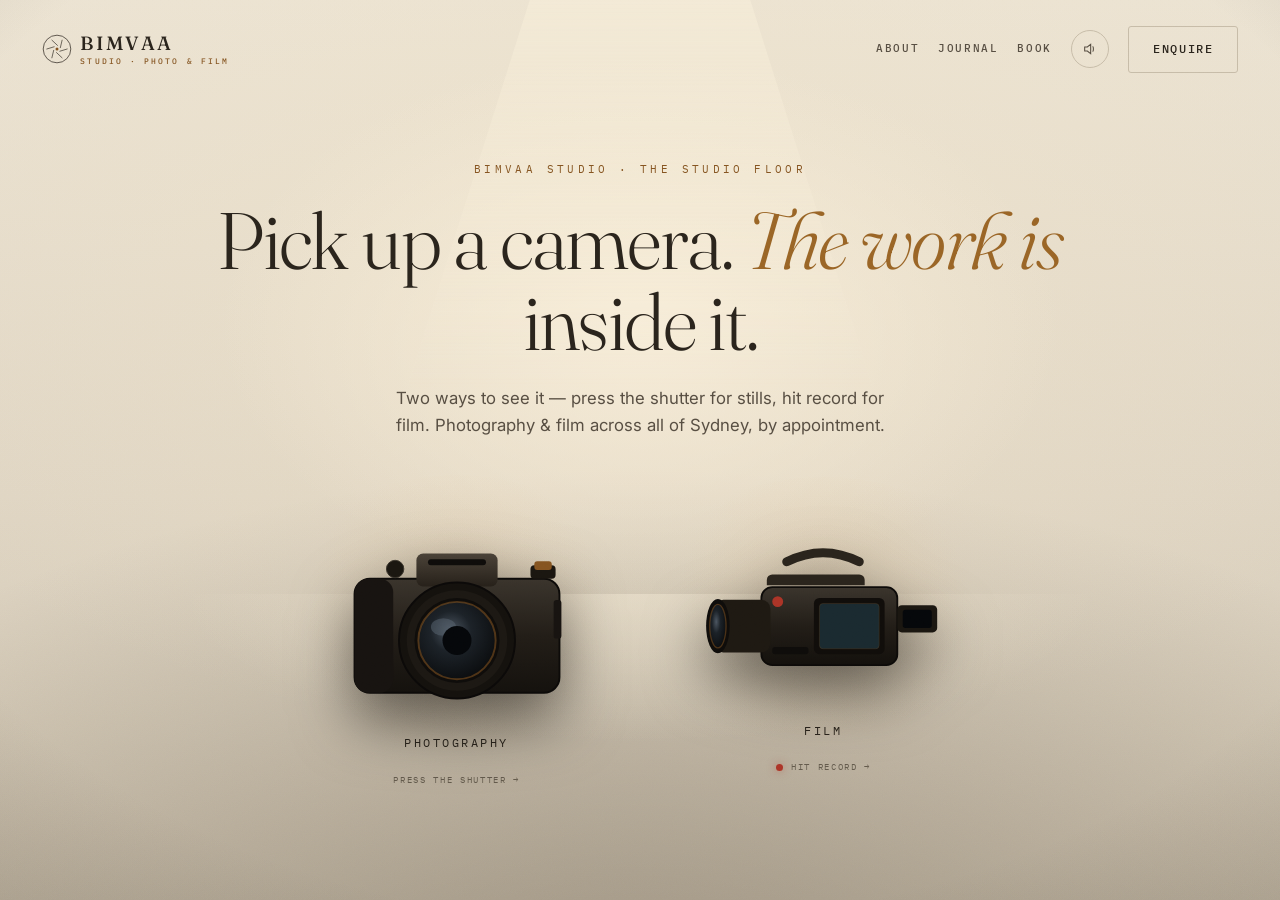
==== index.html @ 9419bc1b "Add files via upload" ====
<!doctype html>
<html lang="en">
<head>
<meta charset="utf-8" />
<meta name="viewport" content="width=device-width, initial-scale=1, viewport-fit=cover" />
<meta name="description" content="Sydney photographer and filmmaker for weddings, portraits and brands. Moody, cinematic stills and film by Bishal Singh. By appointment — enquire today." />
<meta name="robots" content="index, follow, max-image-preview:large, max-snippet:-1" />
<meta name="author" content="Bishal Singh — BIMVAA STUDIO" />
<meta name="theme-color" content="#E4DBCB" />
<title>BIMVAA STUDIO | Photographer &amp; Videographer Sydney</title>
<link rel="canonical" href="https://www.bimvaa.com/" />
<link rel="icon" href="/favicon.svg" type="image/svg+xml" />
<meta property="og:type" content="website" />
<meta property="og:site_name" content="BIMVAA STUDIO" />
<meta property="og:title" content="BIMVAA STUDIO | Photographer &amp; Videographer Sydney" />
<meta property="og:description" content="Sydney photographer and filmmaker for weddings, portraits and brands — moody, cinematic stills and film by Bishal Singh. By appointment." />
<meta property="og:url" content="https://www.bimvaa.com/" />
<meta property="og:image" content="https://www.bimvaa.com/og-image.png" />
<meta property="og:image:width" content="1200" />
<meta property="og:image:height" content="630" />
<meta property="og:image:alt" content="BIMVAA STUDIO — photography & film, Sydney" />
<meta property="og:locale" content="en_AU" />
<meta name="twitter:card" content="summary_large_image" />
<meta name="twitter:title" content="BIMVAA STUDIO | Photographer &amp; Videographer Sydney" />
<meta name="twitter:description" content="Moody, cinematic photography and film across Sydney, by appointment." />
<meta name="twitter:image" content="https://www.bimvaa.com/og-image.png" />
<meta name="twitter:image:alt" content="BIMVAA STUDIO — photography & film, Sydney" />
<script type="application/ld+json">
{
  "@context": "https://schema.org",
  "@graph": [
    {
      "@type": ["ProfessionalService", "PhotographyBusiness"],
      "@id": "https://www.bimvaa.com/#studio",
      "name": "BIMVAA STUDIO",
      "alternateName": "BIMVAA",
      "url": "https://www.bimvaa.com/",
      "image": "https://www.bimvaa.com/og-image.png",
      "logo": "https://www.bimvaa.com/bimvaa-logo.svg",
      "description": "BIMVAA STUDIO is a Sydney photography and film studio led by Bishal Singh. One person shoots both moody, cinematic stills and film as a single craft — for weddings, portraits, brands and editorial across Sydney, by appointment.",
      "slogan": "Photography and film, one craft.",
      "email": "info@bimvaa.com",
      "priceRange": "$$",
      "founder": { "@type": "Person", "@id": "https://www.bimvaa.com/#bishal", "name": "Bishal Singh", "jobTitle": "Photographer and Filmmaker" },
      "address": { "@type": "PostalAddress", "addressLocality": "Denistone East", "addressRegion": "NSW", "postalCode": "2112", "addressCountry": "AU" },
      "areaServed": [
        { "@type": "City", "name": "Sydney" },
        { "@type": "AdministrativeArea", "name": "Inner West Sydney" },
        { "@type": "AdministrativeArea", "name": "Greater Sydney, NSW" }
      ],
      "serviceType": ["Wedding photography", "Wedding videography", "Portrait photography", "Brand and commercial photography", "Editorial photography", "Wedding films"],
      "knowsAbout": ["wedding photography", "wedding films", "portrait photography", "brand photography", "cinematic videography", "Sydney weddings"],
      "makesOffer": [
        { "@type": "Offer", "itemOffered": { "@type": "Service", "name": "Wedding photography and film", "areaServed": "Sydney" } },
        { "@type": "Offer", "itemOffered": { "@type": "Service", "name": "Portrait photography and film" } },
        { "@type": "Offer", "itemOffered": { "@type": "Service", "name": "Brand and commercial photography and film" } }
      ],
      "availableLanguage": "English",
      "openingHoursSpecification": { "@type": "OpeningHoursSpecification", "description": "By appointment" }
    },
    {
      "@type": "WebSite",
      "@id": "https://www.bimvaa.com/#website",
      "url": "https://www.bimvaa.com/",
      "name": "BIMVAA STUDIO",
      "publisher": { "@id": "https://www.bimvaa.com/#studio" },
      "inLanguage": "en-AU"
    },
    {
      "@type": "FAQPage",
      "@id": "https://www.bimvaa.com/#faq",
      "mainEntity": [
        { "@type": "Question", "name": "Do you shoot both photography and video?", "acceptedAnswer": { "@type": "Answer", "text": "Yes. BIMVAA STUDIO is built around one person shooting both stills and film as a single craft, so your photos and video share one consistent, cinematic look — with coordinated coverage and no separate crews to manage." } },
        { "@type": "Question", "name": "What areas of Sydney do you cover?", "acceptedAnswer": { "@type": "Answer", "text": "All of Sydney. The studio is based in Denistone East in the Inner West / Ryde area and works across Greater Sydney by appointment, available to travel depending on the shoot." } },
        { "@type": "Question", "name": "How much does a shoot cost?", "acceptedAnswer": { "@type": "Answer", "text": "Pricing is quoted per shoot and built around your coverage hours, location, and whether you want photography, film, or both. Send an enquiry with your date and brief for availability and options." } }
      ]
    }
  ]
}
</script>

<link rel="preconnect" href="https://fonts.googleapis.com" />
<link rel="preconnect" href="https://fonts.gstatic.com" crossorigin />
<link href="https://fonts.googleapis.com/css2?family=Fraunces:ital,opsz,wght@0,9..144,300;0,9..144,400;1,9..144,400&family=IBM+Plex+Mono:wght@400;500&family=Inter:wght@400;500;600&display=swap" rel="stylesheet" />

<style>
/* =================================================================
   BIMVAA STUDIO — "The Studio Floor"  (moody cinematic · interactive)
   ================================================================= */
:root{
  --stage:#E4DBCB; --stage-2:#E8E0D1; --panel:#ECE4D6; --raise:#D2C8B6; --line:#C7BCA8;
  --light:#2A241C; --smoke:#574E42; --faint:#635A4C; --onmedia:#ECE6D9;
  --tung:#855420; --tung-2:#9A6526; --tung-deep:#6F4818;
  --rec:#AC3427; --recg:rgba(172,52,39,.5);
  --font-display:"Fraunces",Georgia,serif;
  --font-sans:"Inter",system-ui,-apple-system,sans-serif;
  --font-mono:"IBM Plex Mono",ui-monospace,monospace;
  --maxw:1280px; --gutter:clamp(1.1rem,4vw,2.6rem);
  --radius:3px;
  --ease:cubic-bezier(.16,1,.3,1); --snap:cubic-bezier(.7,0,.2,1);
}
*,*::before,*::after{box-sizing:border-box;margin:0;padding:0}
html{-webkit-text-size-adjust:100%}
body{font-family:var(--font-sans);background:var(--stage);color:var(--light);line-height:1.6;font-weight:400;
  overflow-x:hidden;-webkit-font-smoothing:antialiased;text-rendering:optimizeLegibility}
img,svg,video{display:block;max-width:100%}
button,input,select,textarea{font:inherit;color:inherit;background:none;border:none}
button{cursor:pointer}
a{color:inherit;text-decoration:none}
ul{list-style:none}
::selection{background:var(--tung);color:var(--onmedia)}
:focus-visible{outline:2px solid var(--tung);outline-offset:3px;border-radius:var(--radius)}
.sr-only{position:absolute;width:1px;height:1px;padding:0;margin:-1px;overflow:hidden;clip:rect(0 0 0 0);white-space:nowrap;border:0}
.skip{position:fixed;left:1rem;top:-120px;z-index:400;background:var(--tung);padding:.7rem 1.1rem;
  font-family:var(--font-mono);font-size:.7rem;letter-spacing:.12em;text-transform:uppercase;transition:top .25s;color:var(--onmedia)}
.skip:focus{top:1rem}
.mono{font-family:var(--font-mono);letter-spacing:.14em;text-transform:uppercase}

/* grain + dust */
.grain{position:fixed;inset:0;z-index:90;pointer-events:none;opacity:.05;mix-blend-mode:overlay}
.grain svg{width:100%;height:100%}

/* =================================================================
   TOP BAR
   ================================================================= */
.bar{position:fixed;top:0;left:0;right:0;z-index:80;display:flex;align-items:center;justify-content:space-between;
  padding:clamp(1rem,2.2vw,1.6rem) var(--gutter)}
.wm{display:flex;align-items:center;gap:.55rem;color:var(--light)}
.wm-mark{width:30px;height:30px;flex:none;color:var(--light)}
.wm-tx{display:flex;flex-direction:column;gap:.28rem;line-height:1}
.wm-tx b{font-family:var(--font-display);font-weight:500;font-size:1.2rem;letter-spacing:.12em}
.wm .wd{font-family:var(--font-mono);font-weight:500;font-size:.5rem;letter-spacing:.26em;text-transform:uppercase;color:var(--tung)}
.bar-right{display:flex;align-items:center;gap:1.2rem}
.bar-link{font-family:var(--font-mono);font-weight:500;font-size:.7rem;letter-spacing:.14em;text-transform:uppercase;color:var(--smoke);transition:color .25s}
.bar-link:hover{color:var(--tung)}
.iconbtn.menu-btn{display:none}
.m-nav{position:fixed;inset:0;z-index:200;background:var(--stage);display:flex;flex-direction:column;justify-content:center;gap:.3rem;
  padding:6rem var(--gutter) var(--gutter);clip-path:inset(0 0 100% 0);transition:clip-path .45s var(--ease);visibility:hidden}
.m-nav.open{clip-path:inset(0 0 0 0);visibility:visible}
.m-nav a{font-family:var(--font-display);font-weight:300;font-size:clamp(2rem,9vw,3rem);color:var(--light);padding:.45rem 0;transition:color .25s}
.m-nav a:hover,.m-nav a.en{color:var(--tung)}
.m-nav .mfoot{margin-top:1.6rem;font-family:var(--font-mono);font-size:.62rem;letter-spacing:.16em;text-transform:uppercase;color:var(--faint)}
.m-nav .x{position:absolute;top:1.2rem;right:var(--gutter);width:40px;height:40px;border:1px solid var(--line);border-radius:50%;background:none;color:var(--smoke);font-size:1rem;display:grid;place-items:center;cursor:pointer}
@media(max-width:700px){
  .bar-link{display:none}
  .bar-right .btn-ghost{display:none}
  .iconbtn.menu-btn{display:grid}
}
.iconbtn{width:38px;height:38px;border:1px solid var(--line);border-radius:50%;display:grid;place-items:center;color:var(--smoke);
  transition:color .3s,border-color .3s,background .3s}
.iconbtn:hover{color:var(--tung);border-color:var(--tung)}
.iconbtn svg{width:16px;height:16px;fill:none;stroke:currentColor;stroke-width:1.6}

/* buttons */
.btn{position:relative;display:inline-flex;align-items:center;gap:.5rem;overflow:hidden;font-family:var(--font-mono);font-weight:500;
  font-size:.72rem;letter-spacing:.14em;text-transform:uppercase;padding:.85rem 1.5rem;border:1px solid var(--tung);color:var(--tung);
  border-radius:var(--radius);min-height:44px;transition:color .35s var(--ease),background .35s var(--ease)}
.btn::before{content:"";position:absolute;inset:0;background:var(--tung);transform:scaleX(0);transform-origin:left;transition:transform .4s var(--ease);z-index:-1}
.btn:hover::before,.btn:focus-visible::before{transform:scaleX(1)}
.btn:hover,.btn:focus-visible{color:var(--onmedia)}
.btn-solid{background:var(--tung);color:var(--onmedia);border-color:var(--tung)}
.btn-solid::before{background:var(--tung-2)}
.btn-ghost{border-color:var(--line);color:var(--light)}
.btn-ghost::before{background:var(--light)}
.btn-ghost:hover,.btn-ghost:focus-visible{color:var(--stage)}

/* =================================================================
   STAGE
   ================================================================= */
.stage{position:relative;min-height:100svh;display:flex;flex-direction:column;align-items:center;justify-content:center;
  text-align:center;padding:7rem var(--gutter) 4rem;overflow:hidden}
.spot{position:absolute;inset:0;z-index:0;pointer-events:none;
  background:
    radial-gradient(55% 50% at 50% 36%,rgba(249,239,219,.85),transparent 60%),
    radial-gradient(120% 95% at 50% 28%,rgba(242,229,202,.45),transparent 58%),
    radial-gradient(145% 120% at 50% 124%,rgba(74,63,50,.45),transparent 60%),
    linear-gradient(180deg,#EBE3D3,#DFD5C3 55%,#D0C5B1)}
.spot::after{content:"";position:absolute;inset:0;background:radial-gradient(118% 116% at 50% 42%,transparent 52%,rgba(58,49,38,.42))}
.spot-beam{position:absolute;top:-12%;left:50%;width:62vw;max-width:760px;height:80vh;transform:translateX(-50%);
  background:linear-gradient(180deg,rgba(251,242,221,.55),transparent 70%);
  clip-path:polygon(40% 0,60% 0,90% 100%,10% 100%);filter:blur(8px);z-index:0;pointer-events:none;
  animation:beam 6s ease-in-out infinite}
@keyframes beam{0%,100%{opacity:.7}50%{opacity:1}}
.floor{position:absolute;left:0;right:0;bottom:0;height:34%;z-index:0;pointer-events:none;
  background:radial-gradient(60% 80% at 50% 0%,rgba(251,242,221,.4),transparent 60%)}
.dust{position:absolute;inset:0;z-index:1;pointer-events:none}
.dust i{position:absolute;width:3px;height:3px;border-radius:50%;background:rgba(120,103,76,.4);opacity:0;animation:dust linear infinite}
@keyframes dust{0%{opacity:0;transform:translateY(20px)}20%{opacity:.7}80%{opacity:.4}100%{opacity:0;transform:translateY(-90px)}}

.stage-inner{position:relative;z-index:3;max-width:var(--maxw);width:100%}
.kicker{font-family:var(--font-mono);font-size:.66rem;letter-spacing:.32em;text-transform:uppercase;color:var(--tung);margin-bottom:1.4rem;
  opacity:0;animation:fadeUp .9s var(--ease) .2s forwards}
.stage h1{font-family:var(--font-display);font-weight:300;font-size:clamp(2.4rem,6.5vw,5rem);line-height:1.02;letter-spacing:-.02em;color:var(--light);
  max-width:18ch;margin:0 auto;opacity:0;animation:fadeUp 1s var(--ease) .35s forwards}
.stage h1 em{font-style:italic;color:var(--tung-2)}
.stage .lede{margin:1.4rem auto 0;max-width:46ch;color:var(--smoke);font-size:1.05rem;opacity:0;animation:fadeUp 1s var(--ease) .5s forwards}
@keyframes fadeUp{to{opacity:1;transform:none}}
.kicker,.stage h1,.stage .lede{transform:translateY(16px)}

/* gear row */
.gear-row{display:flex;justify-content:center;gap:clamp(1.5rem,6vw,5rem);margin-top:clamp(2.5rem,6vw,4.5rem);flex-wrap:wrap}
.gear{position:relative;display:flex;flex-direction:column;align-items:center;gap:1.2rem;background:none;
  opacity:0;animation:fadeUp 1s var(--ease) .7s forwards;transform:translateY(24px)}
.gear:nth-child(2){animation-delay:.85s}
.gear .dev{position:relative;width:clamp(190px,26vw,290px);transition:transform .5s var(--ease),filter .5s var(--ease)}
.gear .dev .glow{position:absolute;inset:-18% -14%;z-index:-1;border-radius:50%;
  background:radial-gradient(circle,rgba(231,179,107,.28),transparent 65%);opacity:.5;transition:opacity .5s}
.gear svg{width:100%;height:auto;filter:drop-shadow(0 26px 30px rgba(0,0,0,.55))}
.gear .dev{animation:float 6s ease-in-out infinite}
.gear:nth-child(2) .dev{animation-delay:-3s}
@keyframes float{0%,100%{transform:translateY(0)}50%{transform:translateY(-12px)}}
.gear:hover .dev,.gear:focus-visible .dev{transform:translateY(-14px) scale(1.04)}
.gear:hover .dev .glow{opacity:1}
.gear:focus-visible{outline:none}
.gear:focus-visible .dev .glow{opacity:1}
.gear .lens-glint{position:absolute;top:0;left:-30%;width:30%;height:100%;z-index:5;pointer-events:none;
  background:linear-gradient(100deg,transparent,rgba(255,255,255,.16),transparent);transform:skewX(-18deg);opacity:0}
.gear:hover .lens-glint{animation:glint 1.1s var(--ease)}
@keyframes glint{0%{left:-30%;opacity:0}30%{opacity:1}100%{left:130%;opacity:0}}
.gear .g-label{font-family:var(--font-mono);font-size:.78rem;letter-spacing:.2em;text-transform:uppercase;color:var(--light)}
.gear .g-hint{font-family:var(--font-mono);font-size:.58rem;letter-spacing:.18em;text-transform:uppercase;color:var(--faint);
  display:flex;align-items:center;gap:.5rem;transition:color .3s}
.gear:hover .g-hint{color:var(--tung)}
.gear .g-hint .rec-dot{width:7px;height:7px;border-radius:50%;background:var(--rec);box-shadow:0 0 8px var(--recg);animation:blink 1.4s steps(1) infinite}
@keyframes blink{0%,49%{opacity:1}50%,100%{opacity:.15}}

/* device SVG accents */
.dev .rec-led{fill:var(--rec);animation:ledblink 1.4s steps(1) infinite}
@keyframes ledblink{0%,49%{opacity:1}50%,100%{opacity:.2}}
.dev .lensglass{transition:opacity .4s}

/* =================================================================
   CAPTURE SEQUENCE
   ================================================================= */
.fx{position:fixed;inset:0;z-index:200;display:none;pointer-events:none}
.fx.on{display:block}
.vf{position:absolute;inset:0;z-index:2;opacity:0;transition:opacity .25s}
.fx.framing .vf{opacity:1}
.vf .br{position:absolute;width:42px;height:42px;border:2px solid rgba(42,36,28,.82)}
.vf .br.tl{top:7%;left:7%;border-right:none;border-bottom:none}
.vf .br.tr{top:7%;right:7%;border-left:none;border-bottom:none}
.vf .br.bl{bottom:7%;left:7%;border-right:none;border-top:none}
.vf .br.br2{bottom:7%;right:7%;border-left:none;border-top:none}
.vf .ret{position:absolute;top:50%;left:50%;width:120px;height:120px;transform:translate(-50%,-50%) scale(1.5);
  border:1px solid rgba(133,84,32,.95);opacity:0}
.vf .ret::before,.vf .ret::after{content:"";position:absolute;background:rgba(133,84,32,.95)}
.vf .ret::before{top:50%;left:-10px;right:-10px;height:1px}
.vf .ret::after{left:50%;top:-10px;bottom:-10px;width:1px}
.fx.framing .vf .ret{animation:focus .6s var(--ease) forwards}
@keyframes focus{0%{opacity:0;transform:translate(-50%,-50%) scale(1.5)}60%{opacity:1;transform:translate(-50%,-50%) scale(.9)}100%{opacity:1;transform:translate(-50%,-50%) scale(1)}}
.vf .rd{position:absolute;font-family:var(--font-mono);font-size:.66rem;letter-spacing:.16em;color:rgba(42,36,28,.9);text-transform:uppercase}
.vf .rd.l{left:8%;top:50%;transform:translateY(-50%)}
.vf .rd.r{right:8%;top:50%;transform:translateY(-50%);text-align:right}
.vf .rd.rec{top:8.5%;left:50%;transform:translateX(-50%);color:var(--rec);display:flex;gap:.5rem;align-items:center}
.vf .rd.rec .d{width:8px;height:8px;border-radius:50%;background:var(--rec);box-shadow:0 0 8px var(--recg)}

/* aperture-blade iris + flash + lens-zoom */
.iris{position:absolute;inset:0;z-index:4;width:100%;height:100%;opacity:0}
.fx.snap .iris,.fx.flashing .iris,.fx.open .iris{opacity:1}
.iris .hole{transform-box:fill-box;transform-origin:center;transform:rotate(0deg) scale(1.9)}
.fx.snap .iris .hole{animation:irisClose .24s var(--snap) forwards}
.fx.open .iris .hole{animation:irisOpen .48s var(--ease) forwards}
@keyframes irisClose{from{transform:rotate(0) scale(1.9)}to{transform:rotate(44deg) scale(0)}}
@keyframes irisOpen{from{transform:rotate(44deg) scale(0)}to{transform:rotate(0) scale(1.9)}}
.dev.zoom{animation:none!important;transform:scale(2.7) translateY(-3%);opacity:0;transition:transform .55s var(--snap),opacity .5s ease}
.flash{position:absolute;inset:0;z-index:5;background:#fff;opacity:0}
.fx.flashing .flash{animation:flash .22s ease forwards}
@keyframes flash{0%{opacity:0}25%{opacity:.95}100%{opacity:0}}

/* =================================================================
   RECORD SEQUENCE
   ================================================================= */
.rec-vf{position:absolute;inset:0;z-index:2;opacity:0;transition:opacity .25s;
  background:radial-gradient(120% 120% at 50% 50%,transparent 60%,rgba(58,49,38,.4))}
.fx.recording .rec-vf{opacity:1}
.rec-vf .fl{position:absolute;background:rgba(42,36,28,.45)}
.rec-vf .fl.t{top:10%;left:8%;right:8%;height:1px}
.rec-vf .fl.b{bottom:10%;left:8%;right:8%;height:1px}
.rec-vf .corner{position:absolute;width:30px;height:30px;border:2px solid rgba(42,36,28,.6)}
.rec-vf .corner.a{top:10%;left:8%;border-right:none;border-bottom:none}
.rec-vf .corner.b{top:10%;right:8%;border-left:none;border-bottom:none}
.rec-vf .corner.c{bottom:10%;left:8%;border-right:none;border-top:none}
.rec-vf .corner.d{bottom:10%;right:8%;border-left:none;border-top:none}
.rec-vf .rectag{position:absolute;top:12%;left:9%;display:flex;align-items:center;gap:.5rem;font-family:var(--font-mono);font-size:.7rem;letter-spacing:.18em;color:var(--rec)}
.rec-vf .rectag .d{width:9px;height:9px;border-radius:50%;background:var(--rec);box-shadow:0 0 10px var(--recg);animation:blink 1s steps(1) infinite}
.rec-vf .tc{position:absolute;top:12%;right:9%;font-family:var(--font-mono);font-size:.7rem;letter-spacing:.12em;color:var(--light)}
.rec-vf .bat{position:absolute;bottom:12%;right:9%;font-family:var(--font-mono);font-size:.62rem;letter-spacing:.12em;color:var(--smoke)}
.rec-vf .crosshair{position:absolute;top:50%;left:50%;width:26px;height:26px;transform:translate(-50%,-50%)}
.rec-vf .crosshair::before,.rec-vf .crosshair::after{content:"";position:absolute;background:rgba(42,36,28,.6)}
.rec-vf .crosshair::before{top:50%;left:0;right:0;height:1px}
.rec-vf .crosshair::after{left:50%;top:0;bottom:0;width:1px}

/* =================================================================
   GALLERY OVERLAY (photo + film)
   ================================================================= */
.gallery{position:fixed;inset:0;z-index:150;background:var(--stage);overflow-y:auto;display:none;opacity:0;transition:opacity .5s var(--ease)}
.gallery.open{display:block}
.gallery.show{opacity:1}
.gal-head{position:sticky;top:0;z-index:5;display:flex;align-items:center;justify-content:space-between;gap:1rem;
  padding:clamp(1rem,2.2vw,1.5rem) var(--gutter);background:linear-gradient(180deg,rgba(228,219,203,.96),rgba(228,219,203,.72) 70%,transparent);backdrop-filter:blur(6px)}
.gal-head .gt{font-family:var(--font-display);font-weight:400;font-size:clamp(1.5rem,3.5vw,2.4rem);color:var(--light)}
.gal-head .gt em{font-style:italic;color:var(--tung-2)}
.gal-head .gmeta{font-family:var(--font-mono);font-size:.6rem;letter-spacing:.16em;text-transform:uppercase;color:var(--smoke);margin-top:.3rem;display:flex;align-items:center;gap:.6rem}
.gal-head .gmeta .d{width:7px;height:7px;border-radius:50%;background:var(--rec);box-shadow:0 0 8px var(--recg);animation:blink 1.2s steps(1) infinite}
.back{display:inline-flex;align-items:center;gap:.55rem;font-family:var(--font-mono);font-size:.66rem;letter-spacing:.14em;text-transform:uppercase;color:var(--smoke);transition:color .3s}
.back:hover{color:var(--tung)}
.back svg{width:16px;height:16px;fill:none;stroke:currentColor;stroke-width:1.6}
.gal-body{max-width:var(--maxw);margin:0 auto;padding:1.5rem var(--gutter) 5rem}
.gal-grid{display:grid;grid-template-columns:repeat(12,1fr);gap:clamp(.7rem,1.5vw,1.2rem)}
.cell{position:relative;overflow:hidden;border-radius:var(--radius);border:1px solid var(--line);background:var(--panel);cursor:pointer;
  opacity:0;transform:translateY(30px) scale(.98);transition:opacity .7s var(--ease),transform .7s var(--ease),border-color .3s}
.cell.in{opacity:1;transform:none}
.c-7-32{grid-column:span 7;aspect-ratio:3/2}.c-5-45{grid-column:span 5;aspect-ratio:4/5}
.c-12{grid-column:span 12;aspect-ratio:2.39/1}.c-4-45{grid-column:span 4;aspect-ratio:4/5}
.c-4-1{grid-column:span 4;aspect-ratio:1/1}.c-6-32{grid-column:span 6;aspect-ratio:3/2}
.c-5-cine{grid-column:span 5;aspect-ratio:2.39/1}.c-7-45{grid-column:span 7;aspect-ratio:4/5}
.cell .fr{position:absolute;inset:0;background-size:cover;background-position:center;transition:transform .8s var(--ease),filter .6s;filter:saturate(.98) brightness(.9)}
.cell:hover .fr,.cell:focus-visible .fr{transform:scale(1.05);filter:saturate(1.06) brightness(1.04)}
.cell .fr::after{content:"";position:absolute;inset:0;background:radial-gradient(120% 120% at 50% 40%,transparent 45%,rgba(0,0,0,.55));mix-blend-mode:multiply}
.cell .pl{position:absolute;top:.7rem;left:.8rem;z-index:2;font-family:var(--font-mono);font-size:.58rem;letter-spacing:.12em;color:var(--onmedia);
  background:rgba(20,14,8,.62);border:1px solid rgba(236,230,217,.18);padding:.18rem .45rem;border-radius:2px}
.cell .dur{position:absolute;bottom:.7rem;right:.8rem;z-index:2;font-family:var(--font-mono);font-size:.58rem;letter-spacing:.1em;color:var(--onmedia);
  background:rgba(20,14,8,.62);border:1px solid rgba(236,230,217,.18);padding:.18rem .45rem;border-radius:2px}
.cell .cc{position:absolute;left:0;right:0;bottom:0;z-index:2;padding:1.5rem .9rem .8rem;
  background:linear-gradient(0deg,rgba(7,6,5,.92),transparent);transform:translateY(8px);opacity:0;transition:.4s var(--ease)}
.cell:hover .cc,.cell:focus-visible .cc{transform:none;opacity:1}
.cell .cc .t{font-family:var(--font-display);font-size:1.05rem;color:var(--onmedia)}
.cell .cc .m{font-family:var(--font-mono);font-size:.56rem;letter-spacing:.12em;text-transform:uppercase;color:rgba(231,179,107,.95);margin-top:.3rem}
.cell .play{position:absolute;inset:0;z-index:2;display:grid;place-items:center;pointer-events:none}
.cell .play i{width:58px;height:58px;border-radius:50%;border:1px solid rgba(236,230,217,.7);display:grid;place-items:center;background:rgba(11,10,9,.4);
  transition:transform .4s var(--ease),background .3s,border-color .3s}
.cell .play i::after{content:"";border-left:13px solid var(--light);border-top:8px solid transparent;border-bottom:8px solid transparent;margin-left:4px;transition:border-left-color .3s}
.cell:hover .play i{transform:scale(1.1);background:var(--rec);border-color:var(--rec)}
.gal-cta{text-align:center;margin-top:4rem}
.gal-cta p{font-family:var(--font-display);font-style:italic;font-size:clamp(1.4rem,3vw,2rem);color:var(--light);margin-bottom:1.4rem}

/* moody graded frames */
.g1{background:radial-gradient(60% 60% at 65% 28%,rgba(231,170,96,.45),transparent 60%),linear-gradient(150deg,#3a2a14,#140d07 72%)}
.g2{background:radial-gradient(55% 55% at 32% 32%,rgba(120,150,170,.34),transparent 60%),linear-gradient(160deg,#16252c,#0a0f12 76%)}
.g3{background:radial-gradient(60% 58% at 50% 34%,rgba(214,150,92,.46),transparent 62%),linear-gradient(180deg,#2c1d10,#0f0a06)}
.g4{background:radial-gradient(70% 55% at 40% 60%,rgba(170,80,52,.42),transparent 60%),linear-gradient(150deg,#2c150d,#0c0605)}
.g5{background:radial-gradient(55% 60% at 62% 38%,rgba(186,190,205,.26),transparent 60%),linear-gradient(160deg,#1d2024,#08090b)}
.g6{background:radial-gradient(55% 55% at 30% 30%,rgba(231,170,96,.4),transparent 58%),radial-gradient(55% 55% at 82% 82%,rgba(120,150,170,.34),transparent 60%),linear-gradient(150deg,#241a0d,#0b0805)}
.g7{background:radial-gradient(60% 55% at 50% 30%,rgba(150,170,150,.3),transparent 60%),linear-gradient(170deg,#18221d,#080b09)}
.g8{background:radial-gradient(60% 56% at 60% 28%,rgba(231,170,96,.42),transparent 58%),linear-gradient(160deg,#33240f,#0d0a06)}

/* =================================================================
   MODALS (lightbox / player) + SHEET (booking)
   ================================================================= */
.modal{position:fixed;inset:0;z-index:210;display:none;align-items:center;justify-content:center;padding:clamp(1rem,4vw,3rem)}
.modal.open{display:flex}
.modal .ov{position:absolute;inset:0;background:rgba(38,31,22,.86);backdrop-filter:blur(6px);animation:fade .3s ease}
@keyframes fade{from{opacity:0}to{opacity:1}}
.modal .box{position:relative;z-index:2;max-width:1080px;width:100%;animation:rise .4s var(--ease)}
@keyframes rise{from{opacity:0;transform:translateY(14px)}to{opacity:1;transform:none}}
.modal .close{position:absolute;top:-2.7rem;right:0;z-index:3;display:flex;align-items:center;gap:.5rem;min-height:44px;
  font-family:var(--font-mono);font-size:.62rem;letter-spacing:.14em;text-transform:uppercase;color:var(--onmedia);transition:color .25s}
.modal .close:hover{color:#E7B36B}
.modal .close .x{width:22px;height:22px;border:1px solid rgba(236,230,217,.4);border-radius:50%;display:grid;place-items:center}
.lb-stage{aspect-ratio:3/2;border-radius:var(--radius);overflow:hidden;border:1px solid var(--line)}
.lb-stage .lb-img{width:100%;height:100%;background-size:cover;background-position:center}
.lb-cap{display:flex;justify-content:space-between;gap:1rem;flex-wrap:wrap;margin-top:1rem}
.lb-cap .t{font-family:var(--font-display);font-size:1.3rem;color:var(--onmedia)}
.lb-cap .m{font-family:var(--font-mono);font-size:.6rem;letter-spacing:.14em;text-transform:uppercase;color:rgba(231,179,107,.92)}
.player-stage{aspect-ratio:16/9;border-radius:var(--radius);overflow:hidden;border:1px solid var(--line);display:grid;place-items:center;
  background:radial-gradient(60% 80% at 50% 35%,rgba(231,170,96,.22),transparent 60%),linear-gradient(160deg,#1c1408,#0a0805)}
.player-stage .ph{text-align:center;color:var(--onmedia);font-family:var(--font-mono);font-size:.62rem;letter-spacing:.14em;text-transform:uppercase}
.player-stage .ph i{width:74px;aspect-ratio:1;border-radius:50%;border:1px solid rgba(231,179,107,.85);display:grid;place-items:center;margin:0 auto 1rem}
.player-stage .ph i::after{content:"";border-left:18px solid rgba(231,179,107,.9);border-top:11px solid transparent;border-bottom:11px solid transparent;margin-left:5px}

/* sheet */
.sheet{position:fixed;inset:0;z-index:220;display:none;align-items:flex-start;justify-content:center;overflow-y:auto;padding:clamp(1rem,5vh,4rem) var(--gutter)}
.sheet.open{display:flex}
.sheet .ov{position:fixed;inset:0;background:rgba(38,31,22,.86);backdrop-filter:blur(6px);animation:fade .3s ease}
.sheet .panel{position:relative;z-index:2;max-width:640px;width:100%;background:var(--panel);border:1px solid var(--line);border-radius:var(--radius);
  padding:clamp(1.6rem,4vw,2.8rem);animation:rise .4s var(--ease)}
.sheet .close{position:absolute;top:1rem;right:1rem;width:38px;height:38px;border:1px solid var(--line);border-radius:50%;display:grid;place-items:center;color:var(--smoke);transition:.25s}
.sheet .close:hover{color:var(--tung);border-color:var(--tung)}
.sheet .shead{font-family:var(--font-mono);font-size:.62rem;letter-spacing:.2em;text-transform:uppercase;color:var(--tung)}
.sheet h2{font-family:var(--font-display);font-weight:400;font-size:clamp(1.6rem,3.4vw,2.2rem);color:var(--light);margin:.5rem 0 1.8rem}
.sheet h2 em{font-style:italic}
.progress{display:flex;gap:.5rem;margin-bottom:2rem}
.progress .p{flex:1;height:2px;background:var(--raise);position:relative;overflow:hidden;border-radius:2px}
.progress .p::after{content:"";position:absolute;inset:0;background:var(--tung);transform:scaleX(0);transform-origin:left;transition:transform .5s var(--ease)}
.progress .p.done::after,.progress .p.active::after{transform:scaleX(1)}
.step{display:none}.step.active{display:block;animation:stepin .4s var(--ease)}
@keyframes stepin{from{opacity:0;transform:translateX(14px)}to{opacity:1;transform:none}}
.step .si{font-family:var(--font-mono);font-size:.6rem;letter-spacing:.16em;text-transform:uppercase;color:var(--faint);display:block;margin-bottom:.4rem}
.step .st{font-family:var(--font-display);font-size:1.4rem;color:var(--light);margin-bottom:1.4rem}
.choices{display:grid;grid-template-columns:repeat(3,1fr);gap:.7rem}
.choice{border:1px solid var(--line);border-radius:var(--radius);padding:1.3rem .8rem;text-align:center;background:var(--stage-2);transition:.25s}
.choice:hover{border-color:var(--faint)}
.choice[aria-pressed="true"]{border-color:var(--tung);background:rgba(231,179,107,.1)}
.choice .ci{font-family:var(--font-display);font-size:1.15rem;color:var(--light)}
.choice .cd{font-family:var(--font-mono);font-size:.52rem;letter-spacing:.12em;text-transform:uppercase;color:var(--smoke);margin-top:.35rem}
.field{margin-bottom:1.3rem}
.field label,.field .lbl{display:block;font-family:var(--font-mono);font-size:.6rem;letter-spacing:.14em;text-transform:uppercase;color:var(--smoke);margin-bottom:.55rem}
.field input,.field select,.field textarea{width:100%;background:var(--stage-2);border:1px solid var(--line);border-radius:var(--radius);padding:.85rem 1rem;color:var(--light);font-size:.95rem;transition:border-color .25s}
.field input:focus,.field select:focus,.field textarea:focus{outline:none;border-color:var(--tung)}
.field textarea{resize:vertical;min-height:90px}
.field select{appearance:none;background-image:linear-gradient(45deg,transparent 50%,var(--smoke) 50%),linear-gradient(135deg,var(--smoke) 50%,transparent 50%);background-position:calc(100% - 20px) 55%,calc(100% - 14px) 55%;background-size:6px 6px;background-repeat:no-repeat}
.field .err{display:block;color:var(--rec);font-family:var(--font-mono);font-size:.58rem;letter-spacing:.05em;margin-top:.5rem;min-height:.9rem}
.field.invalid input,.field.invalid select,.field.invalid textarea{border-color:var(--rec)}
.two{display:grid;grid-template-columns:1fr 1fr;gap:1rem}
.chips{display:flex;flex-wrap:wrap;gap:.5rem}
.chip{font-family:var(--font-mono);font-size:.62rem;letter-spacing:.08em;text-transform:uppercase;color:var(--smoke);border:1px solid var(--line);border-radius:var(--radius);padding:.6rem .85rem;min-height:44px;display:inline-flex;align-items:center;transition:.2s}
.chip:hover{border-color:var(--tung);color:var(--light)}
.chip[aria-pressed="true"]{background:var(--tung);color:var(--onmedia);border-color:var(--tung)}
.review{display:flex;flex-direction:column}
.review .ri{display:flex;justify-content:space-between;gap:1rem;padding:.85rem 0;border-bottom:1px solid var(--line)}
.review .ri:last-child{border-bottom:none}
.review .rk{font-family:var(--font-mono);font-size:.56rem;letter-spacing:.14em;text-transform:uppercase;color:var(--faint)}
.review .rv{color:var(--light);text-align:right;font-size:.92rem}
.step-nav{display:flex;justify-content:space-between;gap:1rem;margin-top:2rem}
.step-nav .sp{flex:1}
.confirm{text-align:center;display:none}.confirm.show{display:block;animation:stepin .5s var(--ease)}
.confirm .rg{width:64px;height:64px;margin:0 auto 1.3rem;border-radius:50%;border:1px solid var(--tung);display:grid;place-items:center}
.confirm .rg::after{content:"";width:20px;height:11px;border-left:2px solid var(--tung);border-bottom:2px solid var(--tung);transform:rotate(-45deg) translate(1px,-2px)}
.confirm h3{font-family:var(--font-display);font-size:2rem;color:var(--light);margin-bottom:.8rem}
.confirm p{color:var(--smoke);max-width:40ch;margin:0 auto .5rem}
.confirm .ref{display:inline-block;margin-top:1.2rem;font-family:var(--font-mono);font-size:.72rem;letter-spacing:.14em;color:var(--tung);border:1px dashed var(--line);padding:.6rem 1.1rem;border-radius:var(--radius)}
.sheet-foot{margin-top:1.6rem;padding-top:1.4rem;border-top:1px solid var(--line);display:flex;flex-wrap:wrap;gap:.4rem 1.2rem;
  font-family:var(--font-mono);font-size:.58rem;letter-spacing:.12em;text-transform:uppercase;color:var(--faint)}
.sheet-foot a{color:var(--smoke)}.sheet-foot a:hover{color:var(--tung)}

/* =================================================================
   RESPONSIVE
   ================================================================= */
@media (max-width:1000px){
  .gal-grid{grid-template-columns:repeat(6,1fr)}
  .c-7-32,.c-7-45{grid-column:span 6}.c-5-45,.c-5-cine{grid-column:span 3}
  .c-4-45,.c-4-1{grid-column:span 3}.c-6-32{grid-column:span 6}.c-12{grid-column:span 6;aspect-ratio:16/9}
}
@media (max-width:620px){
  .gal-grid{grid-template-columns:repeat(2,1fr);gap:.6rem}
  .gal-grid>*{grid-column:span 2!important;aspect-ratio:4/5!important}
  .c-12{aspect-ratio:16/9!important}
  .choices{grid-template-columns:1fr}.two{grid-template-columns:1fr}
  .gear-row{gap:2.2rem}
  .gear .dev{width:clamp(160px,46vw,230px)}
  .stage{padding-top:6rem}
  .cell .cc,.cell .pl,.cell .dur{opacity:1;transform:none}
}

/* =================================================================
   REDUCED MOTION
   ================================================================= */
@media (prefers-reduced-motion:reduce){
  *,*::before,*::after{animation-duration:.001ms!important;animation-iteration-count:1!important;transition-duration:.001ms!important}
  .kicker,.stage h1,.stage .lede,.gear{opacity:1!important;transform:none!important}
  .gear .dev,.spot-beam{animation:none!important}
  .dust{display:none!important}
  .cell{opacity:1!important;transform:none!important}
}
</style>
</head>
<body>
<a class="skip" href="#stage">Skip to studio</a>

<div class="grain" aria-hidden="true">
  <svg xmlns="http://www.w3.org/2000/svg"><filter id="gr"><feTurbulence type="fractalNoise" baseFrequency="0.9" numOctaves="2" stitchTiles="stitch"/></filter><rect width="100%" height="100%" filter="url(#gr)"/></svg>
</div>

<!-- ============ TOP BAR ============ -->
<header class="bar">
  <a class="wm" href="#stage" aria-label="BIMVAA STUDIO — home">
    <svg class="wm-mark" viewBox="0 0 100 100" aria-hidden="true"><circle cx="50" cy="50" r="46" fill="none" stroke="currentColor" stroke-width="2.4"/><g stroke="currentColor" stroke-width="2.2" stroke-linecap="round"><line x1="84" y1="50" x2="59.5" y2="57.4"/><line x1="67" y1="79.4" x2="48.3" y2="61.9"/><line x1="33" y1="79.4" x2="38.9" y2="54.5"/><line x1="16" y1="50" x2="40.5" y2="42.6"/><line x1="33" y1="20.6" x2="51.7" y2="38.1"/><line x1="67" y1="20.6" x2="61.1" y2="45.5"/></g><circle cx="50" cy="50" r="5" fill="var(--tung)"/></svg>
    <span class="wm-tx"><b>BIMVAA</b><span class="wd">Studio · Photo &amp; Film</span></span>
  </a>
  <div class="bar-right">
    <a class="bar-link" href="about.html">About</a>
    <a class="bar-link" href="journal/index.html">Journal</a>
    <a class="bar-link" href="book.html">Book</a>
    <button class="iconbtn" id="soundBtn" aria-label="Sound off" aria-pressed="false" title="Toggle camera sound">
      <svg viewBox="0 0 24 24" id="soundIcon"><path d="M4 9v6h4l5 4V5L8 9H4z"/><path d="M16 8c1.5 1 1.5 7 0 8" id="wave"/></svg>
    </button>
    <button class="btn btn-ghost" data-enquire data-cursor>Enquire</button>
    <button class="iconbtn menu-btn" id="menuBtn" aria-label="Open menu" aria-expanded="false" aria-controls="mNav"><svg viewBox="0 0 24 24" aria-hidden="true"><path d="M3 6h18M3 12h18M3 18h18"/></svg></button>
  </div>
</header>

<nav class="m-nav" id="mNav" aria-hidden="true">
  <button class="x" id="mNavClose" aria-label="Close menu">✕</button>
  <a href="#stage">Work</a>
  <a href="about.html">About</a>
  <a href="journal/index.html">Journal</a>
  <a href="book.html" class="en">Enquire</a>
  <span class="mfoot">Sydney · by appointment</span>
</nav>

<!-- ============ STAGE ============ -->
<main class="stage" id="stage">
  <div class="spot" aria-hidden="true"></div>
  <div class="spot-beam" aria-hidden="true"></div>
  <div class="floor" aria-hidden="true"></div>
  <div class="dust" id="dust" aria-hidden="true"></div>

  <div class="stage-inner">
    <p class="kicker">BIMVAA Studio · the studio floor</p>
    <h1>Pick up a camera. <em>The work is</em> inside it.</h1>
    <p class="lede">Two ways to see it — press the shutter for stills, hit record for film. Photography &amp; film across all of Sydney, by appointment.</p>

    <div class="gear-row">
      <!-- STILLS CAMERA -->
      <button class="gear" id="stillsGear" aria-label="Open the photography portfolio — press the shutter" data-cursor>
        <span class="dev">
          <span class="glow"></span><span class="lens-glint"></span>
          <svg viewBox="0 0 300 210" role="img" aria-hidden="true">
            <defs>
              <linearGradient id="mbody" x1="0" y1="0" x2="0" y2="1">
                <stop offset="0" stop-color="#3a342c"/><stop offset=".5" stop-color="#221d17"/><stop offset="1" stop-color="#14110d"/>
              </linearGradient>
              <linearGradient id="mtop" x1="0" y1="0" x2="0" y2="1"><stop offset="0" stop-color="#4a4238"/><stop offset="1" stop-color="#262019"/></linearGradient>
              <radialGradient id="glass" cx="42%" cy="38%" r="65%">
                <stop offset="0" stop-color="#4b5560"/><stop offset=".4" stop-color="#1c2228"/><stop offset="1" stop-color="#0a0c0e"/>
              </radialGradient>
            </defs>
            <rect x="44" y="70" width="212" height="118" rx="16" fill="url(#mbody)" stroke="#0c0a08" stroke-width="2"/>
            <rect x="44" y="70" width="40" height="118" rx="14" fill="#171310"/>
            <rect x="108" y="44" width="84" height="34" rx="7" fill="url(#mtop)"/>
            <rect x="120" y="50" width="60" height="6" rx="3" fill="#0e0c0a"/>
            <rect x="226" y="56" width="26" height="14" rx="4" fill="#1a1610"/>
            <rect x="230" y="52" width="18" height="9" rx="3" fill="var(--tung)"/>
            <circle cx="86" cy="60" r="9" fill="#1a1610" stroke="#3a342c"/>
            <circle cx="150" cy="134" r="60" fill="#14110d" stroke="#0b0908" stroke-width="2"/>
            <circle cx="150" cy="134" r="52" fill="#1c1813"/>
            <circle cx="150" cy="134" r="44" fill="#0e0c0a"/>
            <circle cx="150" cy="134" r="40" fill="url(#glass)" class="lensglass"/>
            <circle cx="150" cy="134" r="40" fill="none" stroke="var(--tung)" stroke-opacity=".55" stroke-width="2"/>
            <ellipse cx="136" cy="120" rx="13" ry="9" fill="#5a6672" opacity=".5"/>
            <circle cx="150" cy="134" r="15" fill="#05070a"/>
            <rect x="250" y="92" width="8" height="40" rx="3" fill="#171310"/>
          </svg>
        </span>
        <span class="g-label">Photography</span>
        <span class="g-hint">Press the shutter →</span>
      </button>

      <!-- CAMCORDER -->
      <button class="gear" id="filmGear" aria-label="Open the film portfolio — hit record" data-cursor>
        <span class="dev">
          <span class="glow"></span><span class="lens-glint"></span>
          <svg viewBox="0 0 320 210" role="img" aria-hidden="true">
            <defs>
              <linearGradient id="cbody" x1="0" y1="0" x2="0" y2="1"><stop offset="0" stop-color="#3a342c"/><stop offset=".5" stop-color="#221d17"/><stop offset="1" stop-color="#13100c"/></linearGradient>
              <radialGradient id="cglass" cx="40%" cy="40%" r="65%"><stop offset="0" stop-color="#4b5560"/><stop offset=".4" stop-color="#1b2127"/><stop offset="1" stop-color="#0a0c0e"/></radialGradient>
            </defs>
            <path d="M104 70 h96 a6 6 0 0 1 6 6 v6 h-108 v-6 a6 6 0 0 1 6 -6z" fill="#2a241c"/>
            <path d="M120 56 q40 -20 80 0" fill="none" stroke="#2a241c" stroke-width="10" stroke-linecap="round"/>
            <rect x="92" y="84" width="150" height="86" rx="12" fill="url(#cbody)" stroke="#0c0a08" stroke-width="2"/>
            <rect x="150" y="96" width="78" height="62" rx="6" fill="#100d0a"/>
            <rect x="156" y="102" width="66" height="50" rx="4" fill="#1a2a30"/>
            <rect x="156" y="102" width="66" height="50" rx="4" fill="none" stroke="var(--tung)" stroke-opacity=".25"/>
            <rect x="40" y="98" width="62" height="58" rx="10" fill="#1e1912"/>
            <ellipse cx="44" cy="127" rx="13" ry="30" fill="#0e0c0a"/>
            <ellipse cx="44" cy="127" rx="9" ry="24" fill="url(#cglass)" class="lensglass"/>
            <ellipse cx="44" cy="127" rx="9" ry="24" fill="none" stroke="var(--tung)" stroke-opacity=".5" stroke-width="1.5"/>
            <rect x="242" y="104" width="44" height="30" rx="5" fill="#1a1610"/>
            <rect x="248" y="109" width="32" height="20" rx="3" fill="#05070a"/>
            <circle cx="110" cy="100" r="6" class="rec-led"/>
            <rect x="104" y="150" width="40" height="8" rx="3" fill="#0e0c0a"/>
          </svg>
        </span>
        <span class="g-label">Film</span>
        <span class="g-hint"><span class="rec-dot"></span>Hit record →</span>
      </button>
    </div>
  </div>
</main>

<!-- ============ CAPTURE FX ============ -->
<div class="fx" id="captureFx" aria-hidden="true">
  <div class="vf">
    <span class="br tl"></span><span class="br tr"></span><span class="br bl"></span><span class="br br2"></span>
    <span class="rd l">f/2.8 · 1/250</span>
    <span class="rd r">ISO 400 · 35mm</span>
    <span class="ret"></span>
  </div>
  <svg class="iris" viewBox="0 0 100 100" preserveAspectRatio="xMidYMid slice" aria-hidden="true">
    <defs><mask id="irisMask"><rect width="100" height="100" fill="#fff"/><polygon class="hole" points="50,8 86.4,29 86.4,71 50,92 13.6,71 13.6,29" fill="#000"/></mask></defs>
    <rect width="100" height="100" fill="#1c150d" mask="url(#irisMask)"/>
  </svg>
  <div class="flash"></div>
</div>

<!-- ============ RECORD FX ============ -->
<div class="fx" id="recordFx" aria-hidden="true">
  <div class="rec-vf">
    <span class="fl t"></span><span class="fl b"></span>
    <span class="corner a"></span><span class="corner b"></span><span class="corner c"></span><span class="corner d"></span>
    <span class="rectag"><span class="d"></span>REC</span>
    <span class="tc" id="recTc">00:00:00:00</span>
    <span class="bat">BATT 86% · 4K · 24FPS</span>
    <span class="crosshair"></span>
  </div>
</div>

<!-- ============ PHOTO GALLERY ============ -->
<section class="gallery" id="photoGallery" aria-label="Photography portfolio" aria-hidden="true">
  <div class="gal-head">
    <div><div class="gt">Stills <em>— 2021–2026</em></div><div class="gmeta">35mm · selected frames · hover to read</div></div>
    <div style="display:flex;gap:.8rem;align-items:center">
      <button class="btn btn-ghost" data-enquire data-cursor>Enquire</button>
      <button class="back" data-back-studio data-cursor><svg viewBox="0 0 24 24"><path d="M15 18l-6-6 6-6"/></svg>Studio</button>
    </div>
  </div>
  <div class="gal-body">
    <div class="gal-grid" id="photoGrid"></div>
    <div class="gal-cta">
      <p>Like what you see?</p>
      <button class="btn btn-solid" data-enquire data-cursor>Book a session</button>
    </div>
  </div>
</section>

<!-- ============ FILM GALLERY ============ -->
<section class="gallery" id="filmGallery" aria-label="Film portfolio" aria-hidden="true">
  <div class="gal-head">
    <div><div class="gt">Films <em>— in motion</em></div><div class="gmeta"><span class="d"></span>REC <span id="filmTc">00:00:00:00</span> · 24fps</div></div>
    <div style="display:flex;gap:.8rem;align-items:center">
      <button class="btn btn-ghost" data-enquire data-cursor>Enquire</button>
      <button class="back" data-back-studio data-cursor><svg viewBox="0 0 24 24"><path d="M15 18l-6-6 6-6"/></svg>Studio</button>
    </div>
  </div>
  <div class="gal-body">
    <div class="gal-grid" id="filmGrid"></div>
    <div class="gal-cta">
      <p>Got something to shoot?</p>
      <button class="btn btn-solid" data-enquire data-cursor>Start a project</button>
    </div>
  </div>
</section>

<!-- ============ LIGHTBOX / PLAYER ============ -->
<div class="modal" id="lightbox" role="dialog" aria-modal="true" aria-labelledby="lbTitle">
  <div class="ov" data-close></div>
  <div class="box">
    <button class="close" data-close aria-label="Close">Close <span class="x" aria-hidden="true">✕</span></button>
    <div class="lb-stage"><div class="lb-img" id="lbImg"></div></div>
    <div class="lb-cap"><span class="t" id="lbTitle">Title</span><span class="m" id="lbMeta">Meta</span></div>
  </div>
</div>
<div class="modal" id="player" role="dialog" aria-modal="true" aria-labelledby="plTitle">
  <div class="ov" data-close></div>
  <div class="box">
    <button class="close" data-close aria-label="Close">Close <span class="x" aria-hidden="true">✕</span></button>
    <div class="player-stage"><!-- SLOT [FILL]: real <video>/<iframe> --><div class="ph"><i></i><span id="plTitle">Player placeholder</span></div></div>
  </div>
</div>

<!-- ============ BOOKING SHEET ============ -->
<div class="sheet" id="booking" role="dialog" aria-modal="true" aria-labelledby="bkTitle">
  <div class="ov" data-close-sheet></div>
  <div class="panel">
    <button class="close" data-close-sheet aria-label="Close">✕</button>
    <div class="shead">Start a project</div>
    <h2 id="bkTitle">Let's put it on <em>the calendar.</em></h2>
    <div class="progress" id="progress" aria-hidden="true"><span class="p active"></span><span class="p"></span><span class="p"></span><span class="p"></span><span class="p"></span></div>
    <form id="bookForm" novalidate>
      <fieldset class="step active" data-step="1">
        <span class="si">Step 1 / 5 — Medium</span><span class="st">What are we shooting?</span>
        <div class="choices" role="group" aria-label="Medium">
          <button type="button" class="choice" data-name="medium" data-value="Photography" aria-pressed="false"><span class="ci">Photography</span><span class="cd">Stills</span></button>
          <button type="button" class="choice" data-name="medium" data-value="Both" aria-pressed="false"><span class="ci">Both</span><span class="cd">Stills + film</span></button>
          <button type="button" class="choice" data-name="medium" data-value="Videography" aria-pressed="false"><span class="ci">Film</span><span class="cd">Motion</span></button>
        </div>
        <span class="err" id="err-medium" aria-live="polite"></span>
        <div class="step-nav"><span class="sp"></span><button type="button" class="btn btn-solid" data-next data-cursor>Continue</button></div>
      </fieldset>
      <fieldset class="step" data-step="2">
        <span class="si">Step 2 / 5 — Occasion</span><span class="st">The when and where.</span>
        <div class="field"><span class="lbl">Occasion</span><select id="occasion"><option value="">Choose one…</option><option>Wedding</option><option>Portraiture</option><option>Brand / Commercial</option><option>Event</option><option>Editorial / Fashion</option><option>Music / Performance</option><option>Other</option></select><span class="err"></span></div>
        <div class="two">
          <div class="field"><span class="lbl">Date</span><input type="date" id="date" /><span class="err"></span></div>
          <div class="field"><span class="lbl">Location</span><input type="text" id="location" placeholder="City or venue" /><span class="err"></span></div>
        </div>
        <div class="step-nav"><button type="button" class="btn btn-ghost" data-back data-cursor>Back</button><span class="sp"></span><button type="button" class="btn btn-solid" data-next data-cursor>Continue</button></div>
      </fieldset>
      <fieldset class="step" data-step="3">
        <span class="si">Step 3 / 5 — Details</span><span class="st">Scope and deliverables.</span>
        <div class="field"><span class="lbl">Coverage</span><select id="coverage"><option value="">Choose one…</option><option>A few hours</option><option>Half day</option><option>Full day</option><option>Multi-day</option></select></div>
        <div class="field"><span class="lbl">Deliverables <span style="color:var(--faint)">(select any)</span></span><div class="chips" id="deliverables" role="group" aria-label="Deliverables">
          <button type="button" class="chip" data-value="Edited gallery" aria-pressed="false">Edited gallery</button>
          <button type="button" class="chip" data-value="Highlight film" aria-pressed="false">Highlight film</button>
          <button type="button" class="chip" data-value="Social reels" aria-pressed="false">Social reels</button>
          <button type="button" class="chip" data-value="Prints" aria-pressed="false">Prints</button>
          <button type="button" class="chip" data-value="Raw files" aria-pressed="false">Raw files</button>
        </div></div>
        <div class="two">
          <div class="field"><span class="lbl">Budget band</span><select id="budget"><option value="">A rough band is fine</option><option>$1,000 – $2,500</option><option>$2,500 – $5,000</option><option>$5,000 – $10,000</option><option>$10,000 +</option></select></div>
          <div class="field"><span class="lbl">How did you hear?</span><select id="hear"><option value="">Choose one…</option><option>Instagram</option><option>Referral</option><option>Google</option><option>Vimeo / YouTube</option><option>Other</option></select></div>
        </div>
        <div class="step-nav"><button type="button" class="btn btn-ghost" data-back data-cursor>Back</button><span class="sp"></span><button type="button" class="btn btn-solid" data-next data-cursor>Continue</button></div>
      </fieldset>
      <fieldset class="step" data-step="4">
        <span class="si">Step 4 / 5 — Contact</span><span class="st">Where do I reach you?</span>
        <div class="two">
          <div class="field"><label for="name">Name</label><input type="text" id="name" autocomplete="name" /><span class="err"></span></div>
          <div class="field"><label for="email">Email</label><input type="email" id="email" autocomplete="email" /><span class="err"></span></div>
        </div>
        <div class="field"><label for="phone">Phone (optional)</label><input type="tel" id="phone" autocomplete="tel" /></div>
        <div class="field"><label for="message">Tell me what you're picturing</label><textarea id="message" placeholder="References welcome"></textarea></div>
        <div class="step-nav"><button type="button" class="btn btn-ghost" data-back data-cursor>Back</button><span class="sp"></span><button type="button" class="btn btn-solid" data-next data-cursor>Review</button></div>
      </fieldset>
      <fieldset class="step" data-step="5">
        <span class="si">Step 5 / 5 — Review</span><span class="st">Check and send.</span>
        <div class="review" id="review"></div>
        <!-- SLOT [FILL]: wire submit to Formspree / Netlify / EmailJS / custom -->
        <div class="step-nav"><button type="button" class="btn btn-ghost" data-back data-cursor>Back</button><span class="sp"></span><button type="submit" class="btn btn-solid" data-cursor>Send enquiry</button></div>
      </fieldset>
    </form>
    <div class="confirm" id="confirm" aria-live="polite">
      <div class="rg"></div>
      <h3>Enquiry sent.</h3>
      <p>Thanks — it's with me. I read every enquiry myself and reply within one business day.</p>
      <span class="ref" id="confirmRef">BV-000000-0000</span>
    </div>
    <div class="sheet-foot">
      <span>BIMVAA STUDIO · <span id="siteLocation">Denistone East, Sydney</span></span>
      <a id="siteEmail" href="mailto:info@bimvaa.com">info@bimvaa.com</a>
      <a id="siteInsta" href="#" data-cursor>Instagram ↗</a>
    </div>
  </div>
</div>
<script>
(function(){
  "use strict";
  var reduce=matchMedia('(prefers-reduced-motion: reduce)').matches;
  var $=function(s,c){return (c||document).querySelector(s);};
  var $$=function(s,c){return Array.prototype.slice.call((c||document).querySelectorAll(s));};
  var pad=function(n){return (n<10?'0':'')+n;};
  var fmt=function(ms){var f=Math.floor(ms/1000*24),ff=f%24,s=Math.floor(f/24);return pad(Math.floor(s/3600)%24)+':'+pad(Math.floor(s/60)%60)+':'+pad(s%60)+':'+pad(ff);};

  /* ---------- DUST ---------- */
  if(!reduce){ var dust=$('#dust'),frag=document.createDocumentFragment();
    for(var i=0;i<16;i++){ var d=document.createElement('i');
      d.style.left=(8+Math.random()*84)+'%'; d.style.top=(30+Math.random()*60)+'%';
      d.style.animationDuration=(6+Math.random()*8)+'s'; d.style.animationDelay=(-Math.random()*10)+'s';
      d.style.transform='scale('+(.5+Math.random())+')'; frag.appendChild(d); }
    dust.appendChild(frag); }

  /* ---------- AUDIO (synth, user-gesture) ---------- */
  var soundOn=true, AC=null;
  function ctx(){ if(!AC){ try{ AC=new (window.AudioContext||window.webkitAudioContext)(); }catch(e){ AC=null; } } return AC; }
  function shutter(){ if(!soundOn) return; var a=ctx(); if(!a) return; var t=a.currentTime;
    var b=a.createBuffer(1,a.sampleRate*0.06,a.sampleRate),ch=b.getChannelData(0);
    for(var i=0;i<ch.length;i++){ ch[i]=(Math.random()*2-1)*Math.pow(1-i/ch.length,2.2); }
    var src=a.createBufferSource();src.buffer=b; var bp=a.createBiquadFilter();bp.type='bandpass';bp.frequency.value=2600;bp.Q.value=1.1;
    var g=a.createGain();g.gain.setValueAtTime(.5,t);g.gain.exponentialRampToValueAtTime(.001,t+.07);
    src.connect(bp);bp.connect(g);g.connect(a.destination);src.start(t);
    var o=a.createOscillator();o.type='square';o.frequency.setValueAtTime(180,t);var g2=a.createGain();g2.gain.setValueAtTime(.18,t);g2.gain.exponentialRampToValueAtTime(.001,t+.05);o.connect(g2);g2.connect(a.destination);o.start(t);o.stop(t+.06); }
  function beep(freq,dur){ if(!soundOn) return; var a=ctx(); if(!a) return; var t=a.currentTime;
    var o=a.createOscillator();o.type='sine';o.frequency.value=freq;var g=a.createGain();
    g.gain.setValueAtTime(.0001,t);g.gain.exponentialRampToValueAtTime(.22,t+.01);g.gain.exponentialRampToValueAtTime(.0001,t+dur);
    o.connect(g);g.connect(a.destination);o.start(t);o.stop(t+dur+.02); }
  var soundBtn=$('#soundBtn');
  soundBtn.addEventListener('click',function(){ soundOn=!soundOn; soundBtn.setAttribute('aria-pressed',soundOn?'false':'true');
    soundBtn.setAttribute('aria-label',soundOn?'Mute sound':'Unmute sound'); $('#wave').style.opacity=soundOn?'1':'.2'; if(soundOn) beep(760,.07); });

  /* ---------- MOBILE MENU ---------- */
  (function(){ var mb=$('#menuBtn'),mn=$('#mNav'); if(!mb||!mn) return;
    function set(o){ mn.classList.toggle('open',o); mb.setAttribute('aria-expanded',o?'true':'false'); mn.setAttribute('aria-hidden',o?'false':'true'); document.body.style.overflow=o?'hidden':''; }
    mb.addEventListener('click',function(){ set(!mn.classList.contains('open')); });
    var xc=$('#mNavClose'); if(xc) xc.addEventListener('click',function(){ set(false); });
    $$('#mNav a').forEach(function(a){ a.addEventListener('click',function(){ set(false); }); });
  })();

  /* ---------- elements ---------- */
  var captureFx=$('#captureFx'),recordFx=$('#recordFx');
  var photoGallery=$('#photoGallery'),filmGallery=$('#filmGallery');
  var galOpen=null,lastGear=null,busy=false;

  /* ---------- timecode (film) ---------- */
  var tcRun=false,tcStart=0;
  function startTc(){ if(reduce){ $('#recTc').textContent='00:00:02:14'; $('#filmTc').textContent='00:00:02:14'; return; } tcRun=true; tcStart=performance.now(); (function l(){ if(!tcRun) return; var s=fmt(performance.now()-tcStart); $('#recTc').textContent=s; $('#filmTc').textContent=s; requestAnimationFrame(l); })(); }
  function stopTc(){ tcRun=false; }

  /* ---------- gallery open/close ---------- */
  function openGallery(g){ galOpen=g; g.style.display='block'; g.setAttribute('aria-hidden','false'); document.body.style.overflow='hidden';
    requestAnimationFrame(function(){ g.classList.add('show'); });
    var cells=$$('.cell',g); cells.forEach(function(c){ c.classList.remove('in'); });
    cells.forEach(function(c,i){ setTimeout(function(){ c.classList.add('in'); }, reduce?0:120+i*70); });
    var bk=g.querySelector('.back'); if(bk) setTimeout(function(){ bk.focus(); },reduce?0:400); }
  function backToStudio(){ if(!galOpen) return; var g=galOpen;
    if(g===filmGallery) stopTc();
    g.classList.remove('show'); setTimeout(function(){ g.style.display='none'; g.setAttribute('aria-hidden','true'); },reduce?0:500);
    document.body.style.overflow=''; var r=lastGear; galOpen=null; if(r) r.focus(); }
  $$('[data-back-studio]').forEach(function(b){ b.addEventListener('click',backToStudio); });

  /* ---------- CAPTURE sequence ---------- */
  function doCapture(){ if(busy) return; busy=true; lastGear=$('#stillsGear');
    if(reduce){ openGallery(photoGallery); busy=false; return; }
    var dev=$('#stillsGear .dev'); dev.classList.add('zoom');
    captureFx.classList.add('on','framing'); beep(1180,.05);
    setTimeout(function(){ shutter(); captureFx.classList.remove('framing'); captureFx.classList.add('snap'); },720);
    setTimeout(function(){ captureFx.classList.add('flashing'); openGallery(photoGallery); },990);
    setTimeout(function(){ captureFx.classList.add('open'); },1140);
    setTimeout(function(){ captureFx.className='fx'; dev.classList.remove('zoom'); busy=false; },1720);
  }
  /* ---------- RECORD sequence ---------- */
  function doRecord(){ if(busy) return; busy=true; lastGear=$('#filmGear');
    startTc();
    if(reduce){ openGallery(filmGallery); busy=false; return; }
    var dev=$('#filmGear .dev'); dev.classList.add('zoom');
    recordFx.classList.add('on','recording'); beep(880,.12); setTimeout(function(){ beep(660,.1); },150);
    setTimeout(function(){ openGallery(filmGallery); },1300);
    setTimeout(function(){ recordFx.classList.remove('recording'); },1500);
    setTimeout(function(){ recordFx.className='fx'; dev.classList.remove('zoom'); busy=false; },1900);
  }
  function bind(el,fn){ el.addEventListener('click',fn); el.addEventListener('keydown',function(e){ if(e.key==='Enter'||e.key===' '){ e.preventDefault(); fn(); } }); }
  bind($('#stillsGear'),doCapture); bind($('#filmGear'),doRecord);

  /* ---------- MODALS ---------- */
  var lastFocus=null;
  function openModal(m){ lastFocus=document.activeElement; m.classList.add('open'); document.body.style.overflow='hidden'; var c=m.querySelector('.close'); if(c)c.focus(); }
  function closeModal(m){ m.classList.remove('open'); if(m===player){ var ps=m.querySelector('.player-stage'); if(ps) ps.innerHTML=''; } if(!galOpen&&!$('.sheet.open')) document.body.style.overflow=''; if(lastFocus)lastFocus.focus(); }
  $$('[data-close]').forEach(function(el){ el.addEventListener('click',function(){ closeModal(el.closest('.modal')); }); });

  var lightbox=$('#lightbox'),lbImg=$('#lbImg'),lbTitle=$('#lbTitle'),lbMeta=$('#lbMeta'),player=$('#player'),plTitle=$('#plTitle');
  // ---- content (CMS-driven via /content/*.json) ----
  function normSrc(u){u=String(u||'');return /^(https?:)?\/\//.test(u)?u:('/'+u.replace(/^\/+/,''));}
  function setT(el,sel,txt){var n=el.querySelector(sel);if(n)n.textContent=txt;}
  function buildPhotoCell(it,i){
    var b=document.createElement('button');
    b.className='cell '+(it.size||'c-4-45');
    b.setAttribute('data-type','photo');
    b.setAttribute('data-title',it.title||'');
    b.setAttribute('data-meta',it.meta||'');
    b.setAttribute('aria-label',(it.category?it.category+' — ':'')+(it.title||'Photograph'));
    var lg=it.imageLarge||it.image||''; if(lg)b.setAttribute('data-img',normSrc(lg));
    var fr=document.createElement('span'); fr.className='fr '+(it.grade||'g1');
    if(it.image)fr.style.backgroundImage="url('"+normSrc(it.image)+"')";
    var pl=document.createElement('span'); pl.className='pl'; pl.textContent=('0'+(i+1)).slice(-2);
    var cc=document.createElement('span'); cc.className='cc'; cc.innerHTML='<span class="t"></span><span class="m"></span>';
    setT(cc,'.t',it.title||''); setT(cc,'.m',it.category||'');
    b.appendChild(fr);b.appendChild(pl);b.appendChild(cc); return b;
  }
  function buildFilmCell(it,i){
    var b=document.createElement('button');
    b.className='cell '+(it.size||'c-4-45');
    b.setAttribute('data-type','film');
    b.setAttribute('data-title',it.title||'');
    b.setAttribute('data-meta',it.meta||'');
    b.setAttribute('data-dur',it.duration||'');
    b.setAttribute('aria-label','Film — '+(it.category?it.category+' — ':'')+(it.title||''));
    if(it.video)b.setAttribute('data-video',it.video);
    var fr=document.createElement('span'); fr.className='fr '+(it.grade||'g1');
    if(it.poster)fr.style.backgroundImage="url('"+normSrc(it.poster)+"')";
    var pl=document.createElement('span'); pl.className='pl'; pl.textContent=('0'+(i+1)).slice(-2);
    var du=document.createElement('span'); du.className='dur'; du.textContent=it.duration||'';
    var pa=document.createElement('span'); pa.className='play'; pa.innerHTML='<i></i>';
    var cc=document.createElement('span'); cc.className='cc'; cc.innerHTML='<span class="t"></span><span class="m"></span>';
    setT(cc,'.t',it.title||''); setT(cc,'.m',it.category||'');
    b.appendChild(fr);b.appendChild(pl);b.appendChild(du);b.appendChild(pa);b.appendChild(cc); return b;
  }
  function renderGrid(grid,items,build){ if(!grid)return; grid.innerHTML=''; (items||[]).forEach(function(it,i){grid.appendChild(build(it,i));}); }
  function videoMarkup(url){
    url=String(url||'');
    var yt=url.match(/(?:youtube\.com\/(?:watch\?v=|embed\/)|youtu\.be\/)([\w-]{11})/);
    if(yt)return '<iframe src="https://www.youtube.com/embed/'+yt[1]+'?autoplay=1&rel=0" allow="autoplay;fullscreen;encrypted-media" allowfullscreen style="width:100%;height:100%;border:0;background:#0b0a09"></iframe>';
    var vm=url.match(/vimeo\.com\/(?:video\/)?(\d+)/);
    if(vm)return '<iframe src="https://player.vimeo.com/video/'+vm[1]+'?autoplay=1" allow="autoplay;fullscreen" allowfullscreen style="width:100%;height:100%;border:0;background:#0b0a09"></iframe>';
    if(!url)return '<div style="display:grid;place-items:center;width:100%;height:100%;color:#9a8f7c;font-family:var(--m);font-size:.72rem;letter-spacing:.1em">FILM COMING SOON</div>';
    return '<video src="'+normSrc(url)+'" controls autoplay playsinline style="width:100%;height:100%;object-fit:cover;background:#0b0a09"></video>';
  }
  function openVideo(label,url){ plTitle.textContent=label; var ps=$('.player-stage'); if(ps)ps.innerHTML=videoMarkup(url); openModal(player); }
  function bindCells(g){ $$('.cell',g).forEach(function(c){ c.addEventListener('click',function(){
    if(c.getAttribute('data-type')==='photo'){ var u=c.getAttribute('data-img'); lbImg.className='lb-img'; lbImg.style.backgroundImage=u?"url('"+u+"')":''; lbTitle.textContent=c.getAttribute('data-title'); lbMeta.textContent=c.getAttribute('data-meta'); openModal(lightbox); }
    else { openVideo(c.getAttribute('data-title')+' · '+c.getAttribute('data-meta'), c.getAttribute('data-video')); }
  }); }); }
  function loadJSON(u){ return fetch(u,{cache:'no-cache'}).then(function(r){ if(!r.ok)throw 0; return r.json(); }); }
  function revealIfOpen(g){ if(galOpen===g){ $$('.cell',g).forEach(function(c){ c.classList.add('in'); }); } }
  loadJSON('/content/portfolio.json').then(function(d){ renderGrid($('#photoGrid'),d.items,buildPhotoCell); bindCells(photoGallery); revealIfOpen(photoGallery); }).catch(function(){});
  loadJSON('/content/films.json').then(function(d){ renderGrid($('#filmGrid'),d.items,buildFilmCell); bindCells(filmGallery); revealIfOpen(filmGallery); }).catch(function(){});
  loadJSON('/content/site.json').then(function(s){
    if(s.email){var e=$('#siteEmail'); if(e){e.textContent=s.email; e.href='mailto:'+s.email;}}
    if(s.location){var l=$('#siteLocation'); if(l)l.textContent=s.location;}
    if(s.instagram){var ig=$('#siteInsta'); if(ig)ig.href=s.instagram;}
  }).catch(function(){});

  /* ---------- BOOKING SHEET ---------- */
  var sheet=$('#booking'),form=$('#bookForm'),confirmEl=$('#confirm');
  var state={medium:'',deliverables:[]},steps=$$('.step',sheet),psteps=$$('#progress .p'),cur=1;
  $$('#bookForm .err').forEach(function(e){ e.setAttribute('aria-live','polite'); });
  function openSheet(){ lastFocus=document.activeElement; sheet.classList.add('open'); document.body.style.overflow='hidden';
    var f=sheet.querySelector('.choice'); if(f)f.focus(); }
  function closeSheet(){ sheet.classList.remove('open'); if(!galOpen) document.body.style.overflow=''; if(lastFocus)lastFocus.focus(); }
  $$('[data-enquire]').forEach(function(b){ b.addEventListener('click',openSheet); });
  $$('[data-close-sheet]').forEach(function(b){ b.addEventListener('click',closeSheet); });

  $$('.choice[data-name="medium"]',sheet).forEach(function(c){ c.addEventListener('click',function(){
    $$('.choice[data-name="medium"]',sheet).forEach(function(x){ x.setAttribute('aria-pressed','false'); });
    c.setAttribute('aria-pressed','true'); state.medium=c.getAttribute('data-value'); $('#err-medium').textContent=''; }); });
  $$('#deliverables .chip').forEach(function(c){ c.addEventListener('click',function(){
    var on=c.getAttribute('aria-pressed')==='true'; c.setAttribute('aria-pressed',on?'false':'true'); var v=c.getAttribute('data-value');
    if(on) state.deliverables=state.deliverables.filter(function(x){return x!==v;}); else state.deliverables.push(v); }); });
  var dateEl=$('#date'); (function(){ var d=new Date(); dateEl.min=d.getFullYear()+'-'+pad(d.getMonth()+1)+'-'+pad(d.getDate()); })();

  function showStep(n){ steps.forEach(function(s){ s.classList.toggle('active',+s.getAttribute('data-step')===n); });
    psteps.forEach(function(p,i){ p.classList.toggle('done',i<n-1); p.classList.toggle('active',i===n-1); }); cur=n;
    var st=$('.step.active .st',sheet); if(st&&n>1){ st.setAttribute('tabindex','-1'); st.focus(); } }
  function setErr(f,m){ var w=f.closest('.field')||f.parentNode; w.classList.toggle('invalid',!!m); f.setAttribute('aria-invalid',m?'true':'false'); var e=w.querySelector('.err'); if(e)e.textContent=m||''; }
  function validate(n){
    if(n===1){ if(!state.medium){ $('#err-medium').textContent='Pick one to continue.'; return false; } return true; }
    if(n===2){ var ok=true,oc=$('#occasion'),lo=$('#location');
      if(!oc.value){ setErr(oc,'Choose an occasion.'); ok=false; } else setErr(oc,'');
      if(!dateEl.value){ setErr(dateEl,'Pick a date — flexible is fine.'); ok=false; } else setErr(dateEl,'');
      if(!lo.value.trim()){ setErr(lo,'Where is the shoot?'); ok=false; } else setErr(lo,''); return ok; }
    if(n===4){ var ok2=true,nm=$('#name'),em=$('#email');
      if(!nm.value.trim()){ setErr(nm,'Just need a name.'); ok2=false; } else setErr(nm,'');
      if(!/^[^\s@]+@[^\s@]+\.[^\s@]+$/.test(em.value)){ setErr(em,'That email doesn’t look complete.'); ok2=false; } else setErr(em,''); return ok2; }
    return true; }
  $$('[data-next]',sheet).forEach(function(b){ b.addEventListener('click',function(){ if(validate(cur)){ if(cur===4) review(); showStep(cur+1); } }); });
  $$('[data-back]',sheet).forEach(function(b){ b.addEventListener('click',function(){ showStep(cur-1); }); });
  function review(){ var r=$('#review'); r.innerHTML='';
    var rows=[['Medium',state.medium],['Occasion',$('#occasion').value],['Date',$('#date').value],['Location',$('#location').value],
      ['Coverage',$('#coverage').value],['Deliverables',state.deliverables.join(', ')],['Budget',$('#budget').value],['Heard via',$('#hear').value],
      ['Name',$('#name').value],['Email',$('#email').value],['Phone',$('#phone').value],['Message',$('#message').value]];
    rows.forEach(function(x){ var d=document.createElement('div');d.className='ri'; d.innerHTML='<span class="rk"></span><span class="rv"></span>';
      d.querySelector('.rk').textContent=x[0]; d.querySelector('.rv').textContent=(x[1]&&(''+x[1]).trim())||'—'; r.appendChild(d); }); }
  form.addEventListener('submit',function(e){ e.preventDefault();
    if(!validate(1)||!validate(2)||!validate(4)){ showStep(1); return; }
    var d=new Date(),ref='BV-'+String(d.getFullYear()).slice(2)+pad(d.getMonth()+1)+pad(d.getDate())+'-'+Math.floor(1000+Math.random()*9000);
    var sb=form.querySelector('button[type=submit]'); if(sb){sb.disabled=true;sb.textContent='Sending…';}
    var payload={_subject:'New enquiry — '+($('#name').value||'BIMVAA')+' ('+ref+')',reference:ref,
      medium:state.medium,occasion:$('#occasion').value,date:$('#date').value,location:$('#location').value,
      coverage:$('#coverage').value,deliverables:state.deliverables.join(', '),budget:$('#budget').value,heard_via:$('#hear').value,
      name:$('#name').value,email:$('#email').value,phone:$('#phone').value,message:$('#message').value};
    fetch('https://formspree.io/f/xpqekvqa',{method:'POST',headers:{'Content-Type':'application/json','Accept':'application/json'},body:JSON.stringify(payload)})
      .then(function(r){ if(r.ok){ $('#confirmRef').textContent=ref; form.style.display='none'; $('#progress').style.display='none'; confirmEl.classList.add('show'); }
        else { if(sb){sb.disabled=false;sb.textContent='Send enquiry';} alert('Sorry — something went wrong. Please email info@bimvaa.com.'); } })
      .catch(function(){ if(sb){sb.disabled=false;sb.textContent='Send enquiry';} alert('Network error — please email info@bimvaa.com or try again.'); }); });

  /* ---------- global ESC ---------- */
  document.addEventListener('keydown',function(e){ if(e.key!=='Escape') return;
    var m=$('.modal.open'); if(m){ closeModal(m); return; }
    if(sheet.classList.contains('open')){ closeSheet(); return; }
    if(galOpen){ backToStudio(); } });
})();
</script>
</body>
</html>
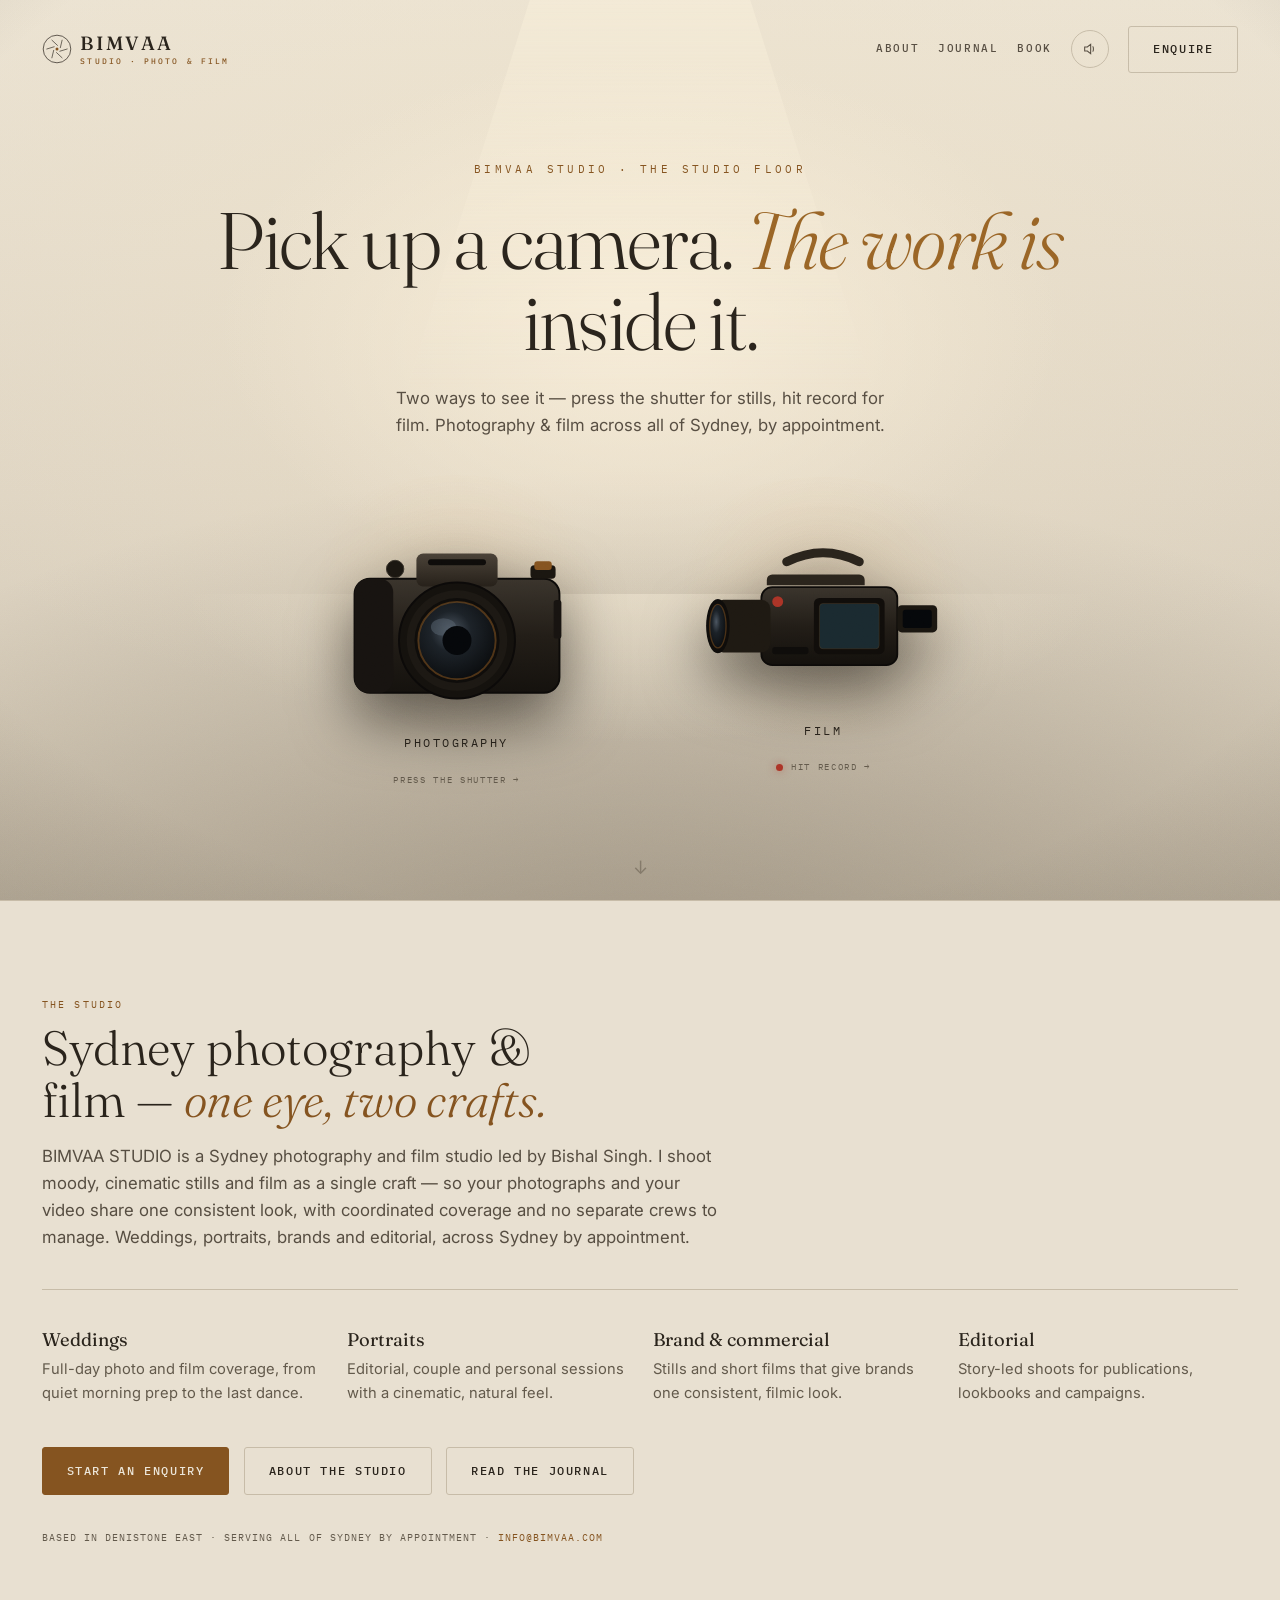
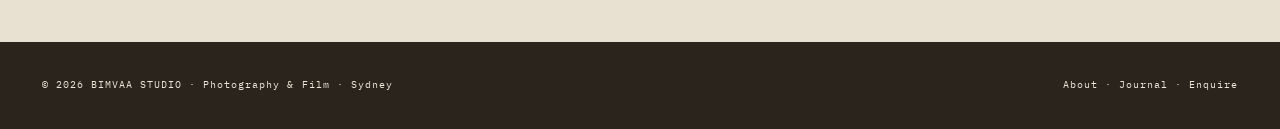
==== commit 9c603971: "Add files via upload" ====
--- a/index.html
+++ b/index.html
@@ -566,7 +566,55 @@
       </button>
     </div>
   </div>
+  <a class="scroll-cue" href="#studio" aria-label="More about the studio" data-cursor>↓</a>
 </main>
+
+<!-- ============ STUDIO INTRO (crawlable content) ============ -->
+<style>
+.scroll-cue{position:absolute;left:50%;bottom:1.5rem;transform:translateX(-50%);color:var(--faint);font-size:1.15rem;line-height:1;opacity:.55;text-decoration:none;animation:bob 2.2s ease-in-out infinite}
+.scroll-cue:hover{color:var(--tung);opacity:1}
+@keyframes bob{0%,100%{transform:translate(-50%,0)}50%{transform:translate(-50%,7px)}}
+.studio{position:relative;z-index:5;background:var(--stage-2);border-top:1px solid var(--line);padding:clamp(3.5rem,8vw,6rem) var(--gutter)}
+.studio-in{max-width:var(--maxw);margin:0 auto}
+.studio .kick{font-family:var(--font-mono);font-size:.62rem;letter-spacing:.22em;text-transform:uppercase;color:var(--tung);margin:0}
+.studio h2{font-family:var(--font-display);font-weight:300;font-size:clamp(1.8rem,4.6vw,3rem);line-height:1.08;margin:.55rem 0 1.1rem;max-width:20ch}
+.studio h2 em{font-style:italic;color:var(--tung)}
+.studio .lead{max-width:62ch;color:var(--smoke);font-size:1.05rem;margin:0 0 2.4rem}
+.svc{display:grid;grid-template-columns:repeat(auto-fit,minmax(190px,1fr));gap:1.6rem;border-top:1px solid var(--line);padding-top:2.2rem}
+.svc h3{font-family:var(--font-display);font-weight:400;font-size:1.15rem;margin:0 0 .25rem}
+.svc p{color:var(--faint);font-size:.92rem;margin:0}
+.studio-cta{margin-top:2.6rem;display:flex;flex-wrap:wrap;gap:.9rem}
+.studio-meta{margin-top:2.2rem;font-family:var(--font-mono);font-size:.64rem;letter-spacing:.1em;text-transform:uppercase;color:var(--faint)}
+.studio-meta a{color:var(--tung)}
+.foot{background:var(--light);color:var(--onmedia);padding:2.2rem var(--gutter);font-family:var(--font-mono);font-size:.64rem;letter-spacing:.1em}
+.foot-in{max-width:var(--maxw);margin:0 auto;display:flex;flex-wrap:wrap;gap:.8rem 1.4rem;justify-content:space-between;align-items:center}
+.foot a{color:var(--onmedia)}.foot a:hover{color:var(--tung-2)}
+@media(prefers-reduced-motion:reduce){.scroll-cue{animation:none}}
+</style>
+<section class="studio" id="studio" aria-label="About BIMVAA STUDIO">
+  <div class="studio-in">
+    <p class="kick">The studio</p>
+    <h2>Sydney photography &amp; film — <em>one eye, two crafts.</em></h2>
+    <p class="lead">BIMVAA STUDIO is a Sydney photography and film studio led by Bishal Singh. I shoot moody, cinematic stills and film as a single craft — so your photographs and your video share one consistent look, with coordinated coverage and no separate crews to manage. Weddings, portraits, brands and editorial, across Sydney by appointment.</p>
+    <div class="svc">
+      <div><h3>Weddings</h3><p>Full-day photo and film coverage, from quiet morning prep to the last dance.</p></div>
+      <div><h3>Portraits</h3><p>Editorial, couple and personal sessions with a cinematic, natural feel.</p></div>
+      <div><h3>Brand &amp; commercial</h3><p>Stills and short films that give brands one consistent, filmic look.</p></div>
+      <div><h3>Editorial</h3><p>Story-led shoots for publications, lookbooks and campaigns.</p></div>
+    </div>
+    <div class="studio-cta">
+      <a href="book.html" class="btn btn-solid" data-cursor>Start an enquiry</a>
+      <a href="about.html" class="btn btn-ghost" data-cursor>About the studio</a>
+      <a href="journal/index.html" class="btn btn-ghost" data-cursor>Read the journal</a>
+    </div>
+    <p class="studio-meta">Based in Denistone East · serving all of Sydney by appointment · <a href="mailto:info@bimvaa.com">info@bimvaa.com</a></p>
+  </div>
+</section>
+<footer class="foot"><div class="foot-in">
+  <span>© <span id="yr"></span> BIMVAA STUDIO · Photography &amp; Film · Sydney</span>
+  <span><a href="about.html">About</a> · <a href="journal/index.html">Journal</a> · <a href="book.html">Enquire</a></span>
+</div></footer>
+<script>(function(){var y=document.getElementById('yr');if(y)y.textContent=new Date().getFullYear();})();</script>
 
 <!-- ============ CAPTURE FX ============ -->
 <div class="fx" id="captureFx" aria-hidden="true">
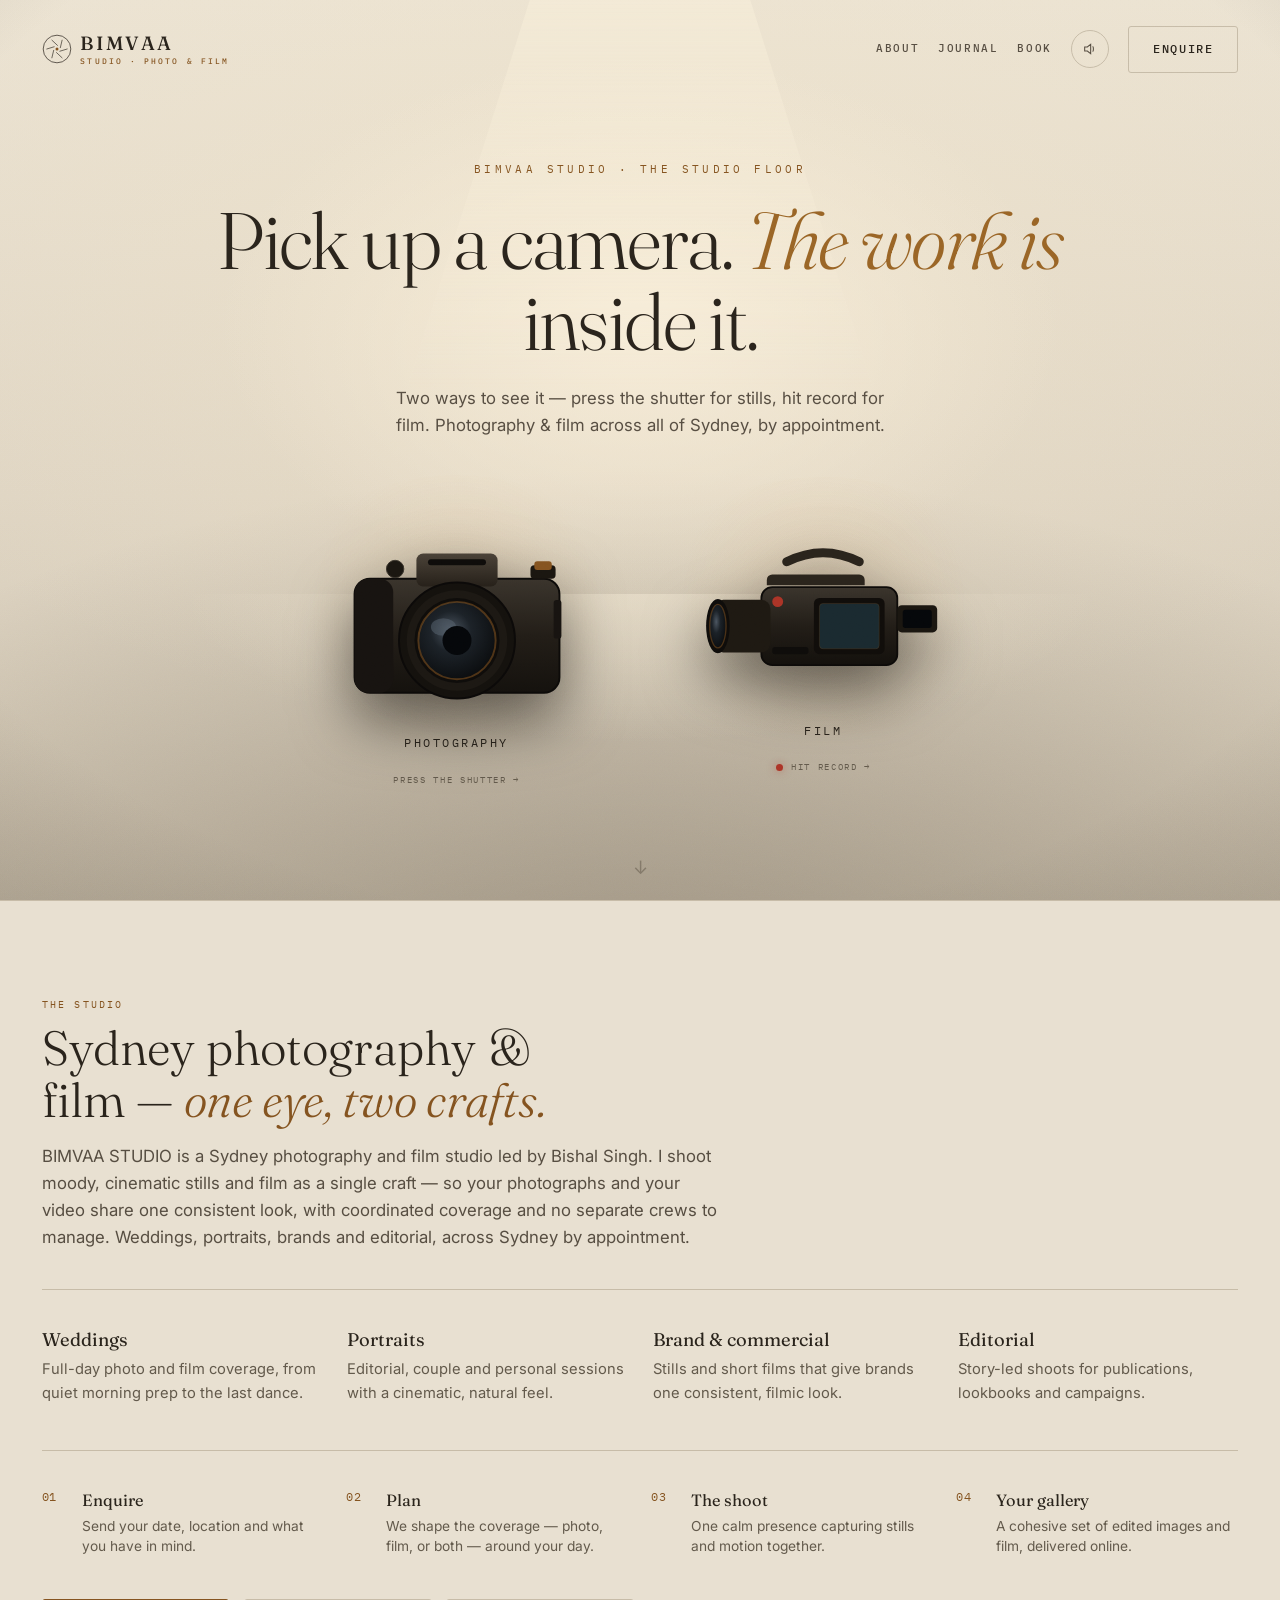
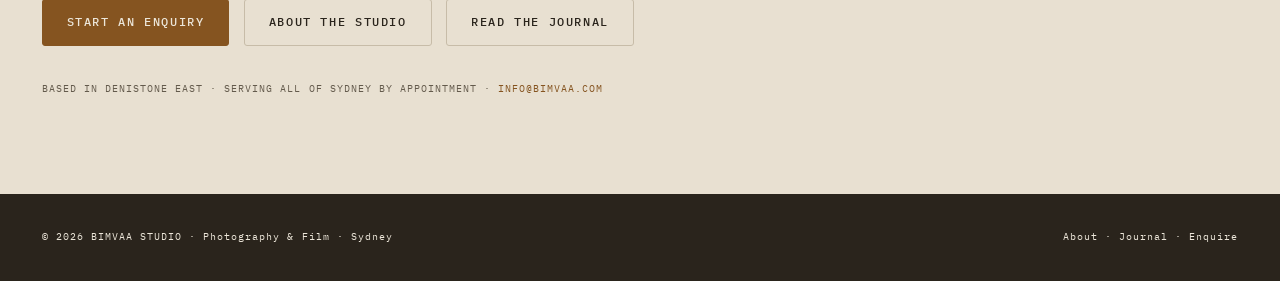
==== commit e9f8e987: "Add files via upload" ====
--- a/index.html
+++ b/index.html
@@ -263,9 +263,9 @@
 @keyframes irisClose{from{transform:rotate(0) scale(1.9)}to{transform:rotate(44deg) scale(0)}}
 @keyframes irisOpen{from{transform:rotate(44deg) scale(0)}to{transform:rotate(0) scale(1.9)}}
 .dev.zoom{animation:none!important;transform:scale(2.7) translateY(-3%);opacity:0;transition:transform .55s var(--snap),opacity .5s ease}
-.flash{position:absolute;inset:0;z-index:5;background:#fff;opacity:0}
-.fx.flashing .flash{animation:flash .22s ease forwards}
-@keyframes flash{0%{opacity:0}25%{opacity:.95}100%{opacity:0}}
+.flash{position:absolute;inset:0;z-index:6;background:#fff;opacity:0}
+.fx.flashing .flash{animation:flash .5s ease-out forwards}
+@keyframes flash{0%{opacity:0}9%{opacity:1}40%{opacity:.45}100%{opacity:0}}
 
 /* =================================================================
    RECORD SEQUENCE
@@ -589,25 +589,39 @@
 .foot{background:var(--light);color:var(--onmedia);padding:2.2rem var(--gutter);font-family:var(--font-mono);font-size:.64rem;letter-spacing:.1em}
 .foot-in{max-width:var(--maxw);margin:0 auto;display:flex;flex-wrap:wrap;gap:.8rem 1.4rem;justify-content:space-between;align-items:center}
 .foot a{color:var(--onmedia)}.foot a:hover{color:var(--tung-2)}
-@media(prefers-reduced-motion:reduce){.scroll-cue{animation:none}}
+.reveal{opacity:0;transform:translateY(22px);transition:opacity .8s var(--ease),transform .8s var(--ease)}
+.reveal.in{opacity:1;transform:none}
+.proc{display:grid;grid-template-columns:repeat(auto-fit,minmax(160px,1fr));gap:1.4rem;border-top:1px solid var(--line);margin-top:2.8rem;padding-top:2.2rem;counter-reset:step}
+.proc div{position:relative;padding-left:2.5rem}
+.proc div::before{counter-increment:step;content:"0" counter(step);position:absolute;left:0;top:.1rem;font-family:var(--font-mono);font-size:.72rem;color:var(--tung);letter-spacing:.05em}
+.proc h4{font-family:var(--font-display);font-weight:400;font-size:1.02rem;margin:0 0 .2rem}
+.proc p{color:var(--faint);font-size:.86rem;margin:0;line-height:1.5}
+@media(prefers-reduced-motion:reduce){.scroll-cue{animation:none}.reveal{opacity:1!important;transform:none!important;transition:none}}
 </style>
+<noscript><style>.reveal{opacity:1;transform:none}</style></noscript>
 <section class="studio" id="studio" aria-label="About BIMVAA STUDIO">
   <div class="studio-in">
-    <p class="kick">The studio</p>
-    <h2>Sydney photography &amp; film — <em>one eye, two crafts.</em></h2>
-    <p class="lead">BIMVAA STUDIO is a Sydney photography and film studio led by Bishal Singh. I shoot moody, cinematic stills and film as a single craft — so your photographs and your video share one consistent look, with coordinated coverage and no separate crews to manage. Weddings, portraits, brands and editorial, across Sydney by appointment.</p>
-    <div class="svc">
+    <p class="kick reveal">The studio</p>
+    <h2 class="reveal">Sydney photography &amp; film — <em>one eye, two crafts.</em></h2>
+    <p class="lead reveal">BIMVAA STUDIO is a Sydney photography and film studio led by Bishal Singh. I shoot moody, cinematic stills and film as a single craft — so your photographs and your video share one consistent look, with coordinated coverage and no separate crews to manage. Weddings, portraits, brands and editorial, across Sydney by appointment.</p>
+    <div class="svc reveal">
       <div><h3>Weddings</h3><p>Full-day photo and film coverage, from quiet morning prep to the last dance.</p></div>
       <div><h3>Portraits</h3><p>Editorial, couple and personal sessions with a cinematic, natural feel.</p></div>
       <div><h3>Brand &amp; commercial</h3><p>Stills and short films that give brands one consistent, filmic look.</p></div>
       <div><h3>Editorial</h3><p>Story-led shoots for publications, lookbooks and campaigns.</p></div>
     </div>
-    <div class="studio-cta">
+    <div class="proc reveal" aria-label="How it works">
+      <div><h4>Enquire</h4><p>Send your date, location and what you have in mind.</p></div>
+      <div><h4>Plan</h4><p>We shape the coverage — photo, film, or both — around your day.</p></div>
+      <div><h4>The shoot</h4><p>One calm presence capturing stills and motion together.</p></div>
+      <div><h4>Your gallery</h4><p>A cohesive set of edited images and film, delivered online.</p></div>
+    </div>
+    <div class="studio-cta reveal">
       <a href="book.html" class="btn btn-solid" data-cursor>Start an enquiry</a>
       <a href="about.html" class="btn btn-ghost" data-cursor>About the studio</a>
       <a href="journal/index.html" class="btn btn-ghost" data-cursor>Read the journal</a>
     </div>
-    <p class="studio-meta">Based in Denistone East · serving all of Sydney by appointment · <a href="mailto:info@bimvaa.com">info@bimvaa.com</a></p>
+    <p class="studio-meta reveal">Based in Denistone East · serving all of Sydney by appointment · <a href="mailto:info@bimvaa.com">info@bimvaa.com</a></p>
   </div>
 </section>
 <footer class="foot"><div class="foot-in">
@@ -615,6 +629,12 @@
   <span><a href="about.html">About</a> · <a href="journal/index.html">Journal</a> · <a href="book.html">Enquire</a></span>
 </div></footer>
 <script>(function(){var y=document.getElementById('yr');if(y)y.textContent=new Date().getFullYear();})();</script>
+<script>(function(){
+  var els=[].slice.call(document.querySelectorAll('.reveal')); if(!els.length)return;
+  if(matchMedia('(prefers-reduced-motion: reduce)').matches || !('IntersectionObserver' in window)){ els.forEach(function(e){e.classList.add('in');}); return; }
+  var io=new IntersectionObserver(function(ents){ ents.forEach(function(en){ if(en.isIntersecting){ en.target.classList.add('in'); io.unobserve(en.target); } }); }, {threshold:.12, rootMargin:'0px 0px -7% 0px'});
+  els.forEach(function(e,i){ e.style.transitionDelay=(Math.min(i,6)*70)+'ms'; io.observe(e); });
+})();</script>
 
 <!-- ============ CAPTURE FX ============ -->
 <div class="fx" id="captureFx" aria-hidden="true">
@@ -841,9 +861,9 @@
     var dev=$('#stillsGear .dev'); dev.classList.add('zoom');
     captureFx.classList.add('on','framing'); beep(1180,.05);
     setTimeout(function(){ shutter(); captureFx.classList.remove('framing'); captureFx.classList.add('snap'); },720);
-    setTimeout(function(){ captureFx.classList.add('flashing'); openGallery(photoGallery); },990);
-    setTimeout(function(){ captureFx.classList.add('open'); },1140);
-    setTimeout(function(){ captureFx.className='fx'; dev.classList.remove('zoom'); busy=false; },1720);
+    setTimeout(function(){ captureFx.classList.add('flashing'); },900);
+    setTimeout(function(){ openGallery(photoGallery); captureFx.classList.add('open'); },1200);
+    setTimeout(function(){ captureFx.className='fx'; dev.classList.remove('zoom'); busy=false; },1950);
   }
   /* ---------- RECORD sequence ---------- */
   function doRecord(){ if(busy) return; busy=true; lastGear=$('#filmGear');
